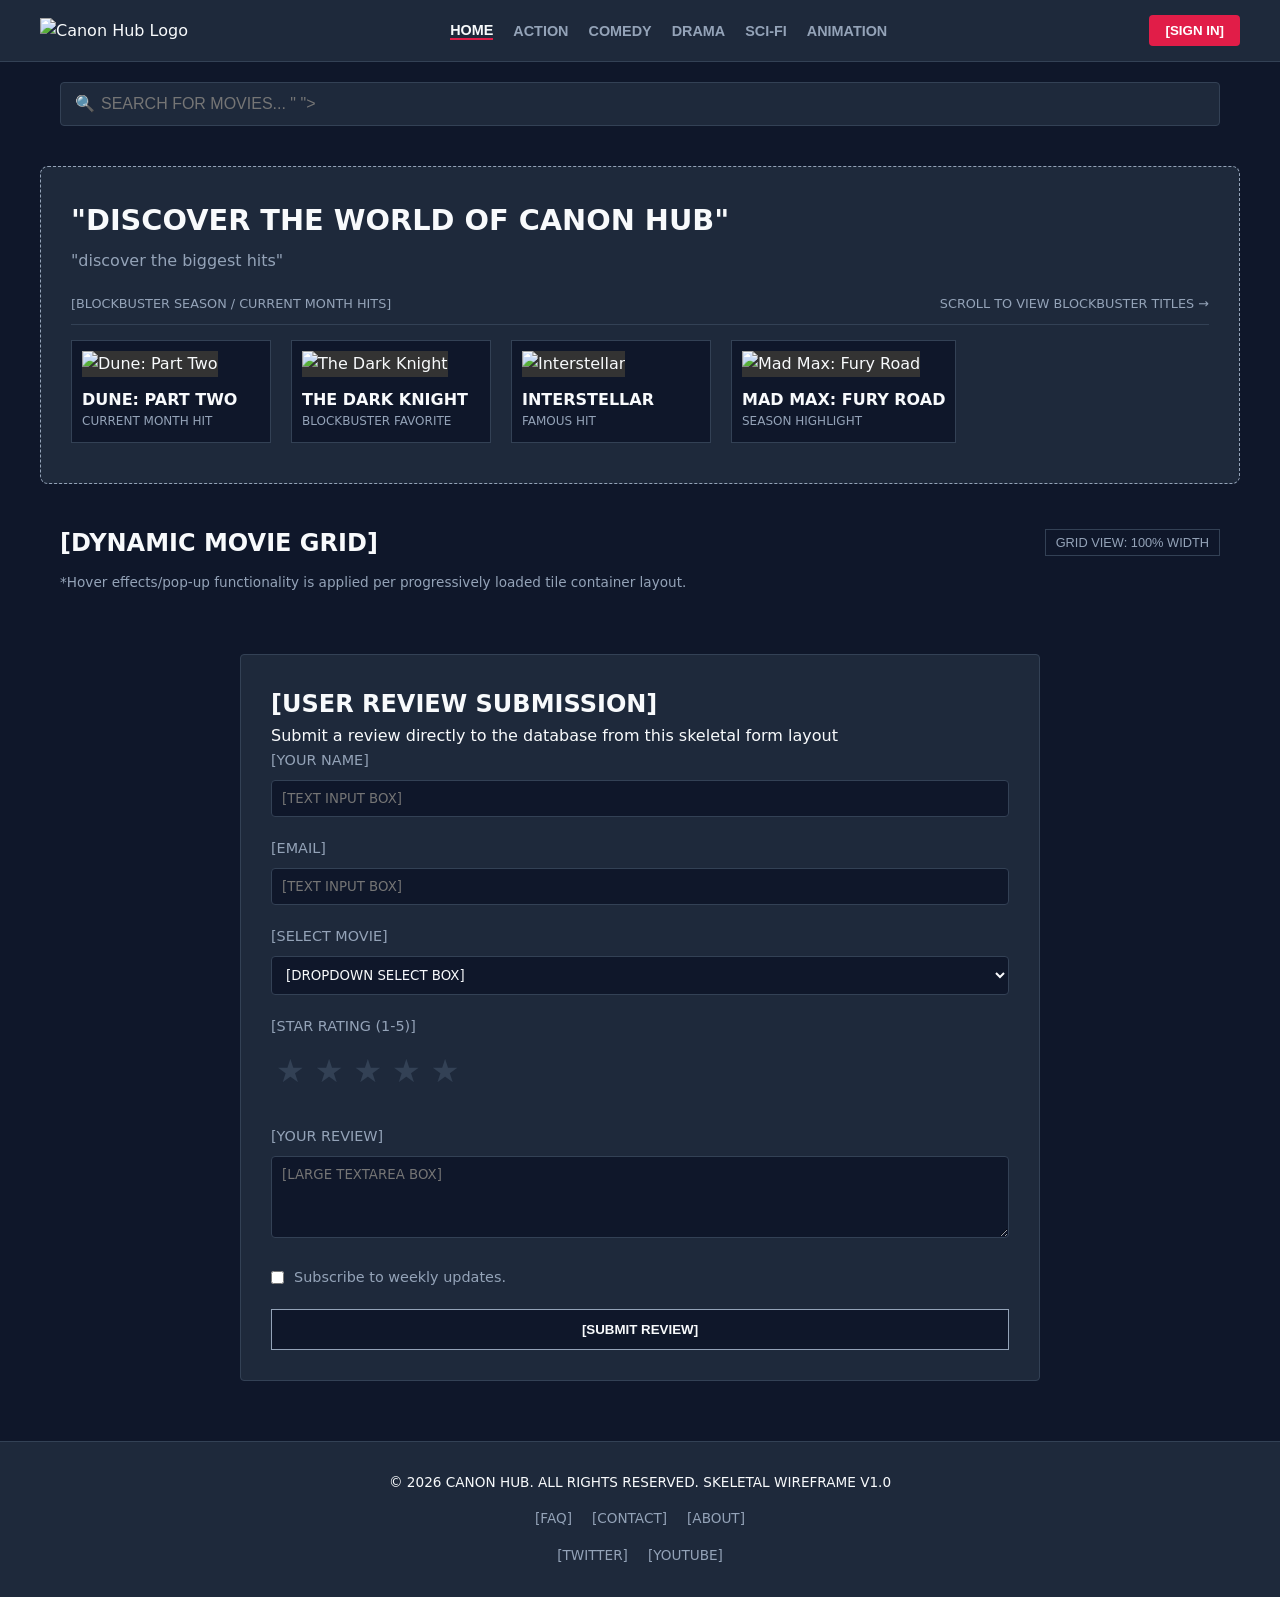
==== index.html @ e86c2ab9 "new one" ====
<!DOCTYPE html>
<html lang="en">
<head>
    <meta charset="UTF-8">
    <meta name="viewport" content="width=device-width, initial-scale=1.0">
    <title>Canon Hub | Discover The Biggest Hits</title>
    
    <link rel="icon" href="images/favicon.png" type="image/png">
    
    <link rel="stylesheet" href="css/style.css">
</head>
<body>

    <header id="main-header">
        <div class="header-container">
            <div class="logo-wrapper">
                <img src="images/logo.png" alt="Canon Hub Logo" id="site-logo">
            </div>
            
            <nav id="main-nav">
                <button class="nav-btn active" data-category="All">HOME</button>
                <button class="nav-btn" data-category="Action">ACTION</button>
                <button class="nav-btn" data-category="Comedy">COMEDY</button>
                <button class="nav-btn" data-category="Drama">DRAMA</button>
                <button class="nav-btn" data-category="Science Fiction">SCI-FI</button>
                <button class="nav-btn" data-category="Animation">ANIMATION</button>
            </nav>
            
            <button id="signin-btn">[SIGN IN]</button>
        </div>
    </header>

    <section id="search-section">
        <div class="search-container">
            <span class="search-icon">&#128269;</span>
            <input type="text" id="searchInput" placeholder='SEARCH FOR MOVIES... " ">'>
        </div>
    </section>

    <main id="app-container">
        
        <section id="hero-section">
            <div class="hero-header">
                <h2>"DISCOVER THE WORLD OF CANON HUB"</h2>
                <p>"discover the biggest hits"</p>
                <div class="hero-subtext">
                    <span>[BLOCKBUSTER SEASON / CURRENT MONTH HITS]</span>
                    <span class="scroll-hint">SCROLL TO VIEW BLOCKBUSTER TITLES &rarr;</span>
                </div>
            </div>
            
            <div class="featured-movies-container no-scrollbar">
                <div class="featured-card">
                    <img src="images/dune-2.jpg" alt="Dune: Part Two">
                    <h3>DUNE: PART TWO</h3>
                    <p>CURRENT MONTH HIT</p>
                </div>
                <div class="featured-card">
                    <img src="images/the-dark-knight.jpg" alt="The Dark Knight">
                    <h3>THE DARK KNIGHT</h3>
                    <p>BLOCKBUSTER FAVORITE</p>
                </div>
                <div class="featured-card">
                    <img src="images/interstellar-drama.jpg" alt="Interstellar">
                    <h3>INTERSTELLAR</h3>
                    <p>FAMOUS HIT</p>
                </div>
                <div class="featured-card">
                    <img src="images/mad-max-fury-road.jpg" alt="Mad Max: Fury Road">
                    <h3>MAD MAX: FURY ROAD</h3>
                    <p>SEASON HIGHLIGHT</p>
                </div>
            </div>
        </section>

        <section id="movies-section" class="content-section">
            <div class="grid-header">
                <h2 id="category-title">[DYNAMIC MOVIE GRID]</h2>
                <button class="grid-view-btn">GRID VIEW: 100% WIDTH</button>
            </div>
            
            <p class="grid-desc">*Hover effects/pop-up functionality is applied per progressively loaded tile container layout.</p>
            
            <div id="movie-grid"></div>
        </section>

        <section id="review-section" class="content-section">
            <div class="form-container">
                <h2>[USER REVIEW SUBMISSION]</h2>
                <p>Submit a review directly to the database from this skeletal form layout</p>
                
                <form id="reviewForm">
                    <div id="formMessage" class="hidden-message"></div>

                    <div class="form-group">
                        <label for="reviewerName">[YOUR NAME]</label>
                        <input type="text" id="reviewerName" placeholder="[TEXT INPUT BOX]">
                    </div>

                    <div class="form-group">
                        <label for="reviewerEmail">[EMAIL]</label>
                        <input type="text" id="reviewerEmail" placeholder="[TEXT INPUT BOX]">
                    </div>

                    <div class="form-group">
                        <label for="reviewMovie">[SELECT MOVIE]</label>
                        <select id="reviewMovie">
                            <option value="none">[DROPDOWN SELECT BOX]</option>
                            <option value="m1">Spider-Man: Brand New Day</option>
                            <option value="m46">Dune: Part Two</option>
                            <option value="m6">The Dark Knight</option>
                        </select>
                    </div>

                    <div class="form-group">
                        <label>[STAR RATING (1-5)]</label>
                        <div class="star-rating">
                            <input type="radio" id="star5" name="rating" value="5"><label for="star5">&#9733;</label>
                            <input type="radio" id="star4" name="rating" value="4"><label for="star4">&#9733;</label>
                            <input type="radio" id="star3" name="rating" value="3"><label for="star3">&#9733;</label>
                            <input type="radio" id="star2" name="rating" value="2"><label for="star2">&#9733;</label>
                            <input type="radio" id="star1" name="rating" value="1"><label for="star1">&#9733;</label>
                        </div>
                    </div>

                    <div class="form-group">
                        <label for="reviewText">[YOUR REVIEW]</label>
                        <textarea id="reviewText" rows="4" placeholder="[LARGE TEXTAREA BOX]"></textarea>
                    </div>

                    <div class="form-group checkbox-group">
                        <input type="checkbox" id="newsletter">
                        <label for="newsletter">Subscribe to weekly updates.</label>
                    </div>

                    <button type="submit" id="submitBtn">[SUBMIT REVIEW]</button>
                </form>
            </div>
        </section>

    </main>

    <footer id="main-footer">
        <div class="footer-container">
            <p class="copyright">&copy; 2026 CANON HUB. ALL RIGHTS RESERVED. SKELETAL WIREFRAME V1.0</p>
            
            <div class="footer-links">
                <a href="#">[FAQ]</a>
                <a href="#">[CONTACT]</a>
                <a href="#">[ABOUT]</a>
            </div>

            <div class="social-links">
                <a href="#">[TWITTER]</a>
                <a href="#">[YOUTUBE]</a>
            </div>
        </div>
    </footer>

    <div id="movie-modal" class="modal-hidden">
        <div class="modal-content">
            <span id="close-modal" class="close-btn">&times;</span>
            <div class="video-container">
                <iframe id="trailer-iframe" src="" frameborder="0" allowfullscreen></iframe>
            </div>
            <div class="modal-info">
                <h2 id="modal-title">Movie Title</h2>
                <div class="modal-meta">
                    <p><strong>Genre:</strong> <span id="modal-genre"></span></p>
                    <p><strong>Year:</strong> <span id="modal-year"></span></p>
                    <p><strong>Rating:</strong> &#9733; <span id="modal-rating"></span>/10</p>
                </div>
            </div>
        </div>
    </div>

    <script type="module" src="js/main.js"></script>
    <script type="module" src="js/validation.js"></script>
</body>
</html>
---- css/style.css ----
/* =========================================
   Base Resets & Variables
========================================= */
:root {
    --bg-color: #0f172a;
    --surface-color: #1e293b;
    --text-primary: #f8fafc;
    --text-secondary: #94a3b8;
    --accent-color: #e11d48;
    --accent-hover: #be123c;
    --border-color: #334155;
    --font-stack: system-ui, -apple-system, sans-serif;
}

* {
    margin: 0;
    padding: 0;
    box-sizing: border-box;
}

body {
    background-color: var(--bg-color);
    color: var(--text-primary);
    font-family: var(--font-stack);
    line-height: 1.6;
}

a {
    color: var(--text-secondary);
    text-decoration: none;
    transition: color 0.2s;
}
a:hover { color: var(--text-primary); }

/* =========================================
   Header & Logo (Fixing the Logo Size)
========================================= */
#main-header {
    background-color: var(--surface-color);
    border-bottom: 1px solid var(--border-color);
    padding: 15px 20px;
    position: sticky;
    top: 0;
    z-index: 100;
}

.header-container {
    max-width: 1200px;
    margin: 0 auto;
    display: flex;
    justify-content: space-between;
    align-items: center;
}

/* THE LOGO FIX */
#site-logo {
    max-height: 50px; /* Forces the logo to be a normal size */
    width: auto;
    display: block;
}

#main-nav {
    display: flex;
    gap: 20px;
}

.nav-btn {
    background: none;
    border: none;
    color: var(--text-secondary);
    font-size: 0.9rem;
    font-weight: 600;
    cursor: pointer;
    text-transform: uppercase;
    transition: color 0.2s;
}

.nav-btn:hover, .nav-btn.active {
    color: var(--text-primary);
    border-bottom: 2px solid var(--accent-color);
}

#signin-btn {
    background-color: var(--accent-color);
    color: white;
    border: none;
    padding: 8px 16px;
    font-weight: bold;
    border-radius: 4px;
    cursor: pointer;
}

/* =========================================
   Search Section
========================================= */
#search-section {
    max-width: 1200px;
    margin: 20px auto;
    padding: 0 20px;
}

.search-container {
    position: relative;
    width: 100%;
}

.search-icon {
    position: absolute;
    left: 15px;
    top: 50%;
    transform: translateY(-50%);
    color: var(--text-secondary);
}

#searchInput {
    width: 100%;
    padding: 12px 15px 12px 40px;
    background-color: var(--surface-color);
    border: 1px solid var(--border-color);
    color: var(--text-primary);
    border-radius: 4px;
    font-size: 1rem;
    outline: none;
}
#searchInput:focus { border-color: var(--accent-color); }

/* =========================================
   Hero / Promo Section (Horizontal Scroll)
========================================= */
#hero-section {
    max-width: 1200px;
    margin: 40px auto;
    padding: 30px;
    background-color: var(--surface-color);
    border: 1px dashed var(--text-secondary);
    border-radius: 8px;
}

.hero-header h2 { font-size: 1.8rem; margin-bottom: 5px; }
.hero-header p { color: var(--text-secondary); margin-bottom: 20px; }
.hero-subtext {
    display: flex;
    justify-content: space-between;
    font-size: 0.8rem;
    color: var(--text-secondary);
    margin-bottom: 15px;
    border-bottom: 1px solid var(--border-color);
    padding-bottom: 10px;
}

.featured-movies-container {
    display: flex;
    gap: 20px;
    overflow-x: auto;
    padding-bottom: 10px;
}

/* Hide scrollbar but keep functionality */
.no-scrollbar::-webkit-scrollbar { display: none; }
.no-scrollbar { -ms-overflow-style: none; scrollbar-width: none; }

.featured-card {
    min-width: 200px;
    background-color: var(--bg-color);
    padding: 10px;
    border: 1px solid var(--border-color);
}
.featured-card img {
    width: 100%;
    height: 280px;
    object-fit: cover;
    background-color: #333;
}
.featured-card h3 { font-size: 1rem; margin-top: 10px; }
.featured-card p { font-size: 0.75rem; color: var(--text-secondary); }

/* =========================================
   Dynamic Movie Grid & Hover Effects
========================================= */
.content-section {
    max-width: 1200px;
    margin: 40px auto;
    padding: 0 20px;
}

.grid-header {
    display: flex;
    justify-content: space-between;
    align-items: center;
    margin-bottom: 10px;
}

.grid-view-btn {
    background: transparent;
    border: 1px solid var(--border-color);
    color: var(--text-secondary);
    padding: 5px 10px;
    font-size: 0.8rem;
}

.grid-desc {
    font-size: 0.85rem;
    color: var(--text-secondary);
    margin-bottom: 20px;
}

#movie-grid {
    display: grid;
    grid-template-columns: repeat(auto-fill, minmax(220px, 1fr));
    gap: 25px;
}

/* The Popup/Hover Structure for Cards */
.movie-card {
    background-color: var(--surface-color);
    border: 1px dashed var(--border-color);
    padding: 10px;
    cursor: pointer;
    transition: transform 0.3s ease, box-shadow 0.3s ease;
    position: relative;
}

.movie-card:hover {
    transform: translateY(-5px) scale(1.02);
    box-shadow: 0 10px 20px rgba(0,0,0,0.5);
    border-color: var(--accent-color);
}

.movie-poster-container {
    position: relative;
    width: 100%;
    height: 320px;
    overflow: hidden;
    background-color: #222;
}

.movie-poster-container img {
    width: 100%;
    height: 100%;
    object-fit: cover;
    transition: opacity 0.3s;
}

/* Play Button Overlay (Hidden by default, shows on hover) */
.play-overlay {
    position: absolute;
    top: 0; left: 0; width: 100%; height: 100%;
    background: rgba(0,0,0,0.6);
    display: flex;
    justify-content: center;
    align-items: center;
    opacity: 0;
    transition: opacity 0.3s;
}

.movie-card:hover .play-overlay {
    opacity: 1;
}

.play-icon {
    font-size: 3rem;
    color: var(--text-primary);
    text-shadow: 0 0 10px rgba(225, 29, 72, 0.8);
}

.movie-info {
    margin-top: 10px;
    border-top: 1px dotted var(--border-color);
    padding-top: 10px;
}
.movie-info h3 { font-size: 1rem; margin-bottom: 5px; white-space: nowrap; overflow: hidden; text-overflow: ellipsis; }
.movie-info p { font-size: 0.8rem; color: var(--text-secondary); }
.movie-meta {
    display: flex;
    justify-content: space-between;
    font-size: 0.75rem;
    margin-top: 10px;
    color: var(--text-secondary);
}

/* =========================================
   Form Styling & Custom CSS Stars
========================================= */
.form-container {
    background-color: var(--surface-color);
    padding: 30px;
    border: 1px solid var(--border-color);
    border-radius: 4px;
    max-width: 800px;
    margin: 0 auto;
}

.form-group {
    margin-bottom: 20px;
}

.form-group label {
    display: block;
    margin-bottom: 8px;
    font-size: 0.9rem;
    color: var(--text-secondary);
}

.form-group input[type="text"],
.form-group select,
.form-group textarea {
    width: 100%;
    padding: 10px;
    background-color: var(--bg-color);
    border: 1px solid var(--border-color);
    color: var(--text-primary);
    border-radius: 4px;
    font-family: inherit;
}

/* CSS-Only Star Rating */
.star-rating {
    display: flex;
    flex-direction: row-reverse;
    justify-content: flex-end;
}
.star-rating input { display: none; }
.star-rating label {
    color: var(--border-color);
    font-size: 2rem;
    padding: 0 5px;
    cursor: pointer;
    transition: color 0.2s;
}
.star-rating input:checked ~ label,
.star-rating label:hover,
.star-rating label:hover ~ label {
    color: #fbbf24; /* Yellow/Gold */
}

.checkbox-group {
    display: flex;
    align-items: center;
    gap: 10px;
}
.checkbox-group label { margin-bottom: 0; }

#submitBtn {
    width: 100%;
    padding: 12px;
    background-color: var(--bg-color);
    color: var(--text-primary);
    border: 1px solid var(--text-secondary);
    cursor: pointer;
    font-weight: bold;
    transition: background 0.3s;
}
#submitBtn:hover { background-color: var(--accent-color); border-color: var(--accent-color); }

.hidden-message { display: none; padding: 15px; margin-bottom: 20px; border-radius: 4px; }
.msg-error { display: block; background-color: rgba(225, 29, 72, 0.2); border: 1px solid var(--accent-color); color: #fda4af; }
.msg-success { display: block; background-color: rgba(34, 197, 94, 0.2); border: 1px solid #22c55e; color: #86efac; }

/* =========================================
   Footer
========================================= */
#main-footer {
    border-top: 1px solid var(--border-color);
    padding: 30px 20px;
    margin-top: 60px;
    background-color: var(--surface-color);
}

.footer-container {
    max-width: 1200px;
    margin: 0 auto;
    display: flex;
    flex-direction: column;
    align-items: center;
    gap: 15px;
    font-size: 0.85rem;
}

.footer-links, .social-links {
    display: flex;
    gap: 20px;
}

/* =========================================
   Hidden Movie Modal (Popup)
========================================= */
.modal-hidden { display: none !important; }

#movie-modal {
    display: flex;
    position: fixed;
    top: 0; left: 0; width: 100%; height: 100%;
    background-color: rgba(0, 0, 0, 0.8);
    z-index: 1000;
    justify-content: center;
    align-items: center;
    backdrop-filter: blur(5px);
}

.modal-content {
    background-color: var(--surface-color);
    width: 90%;
    max-width: 800px;
    border-radius: 8px;
    overflow: hidden;
    position: relative;
    box-shadow: 0 25px 50px -12px rgba(0, 0, 0, 0.8);
}

.close-btn {
    position: absolute;
    top: 10px; right: 15px;
    font-size: 2rem;
    color: white;
    cursor: pointer;
    z-index: 10;
    line-height: 1;
}

.video-container {
    position: relative;
    padding-bottom: 56.25%; /* 16:9 Aspect Ratio */
    height: 0;
    background: #000;
}
.video-container iframe {
    position: absolute;
    top: 0; left: 0;
    width: 100%; height: 100%;
}

.modal-info { padding: 20px; }
.modal-info h2 { font-size: 1.8rem; margin-bottom: 10px; }
.modal-meta { display: flex; gap: 20px; color: var(--text-secondary); }
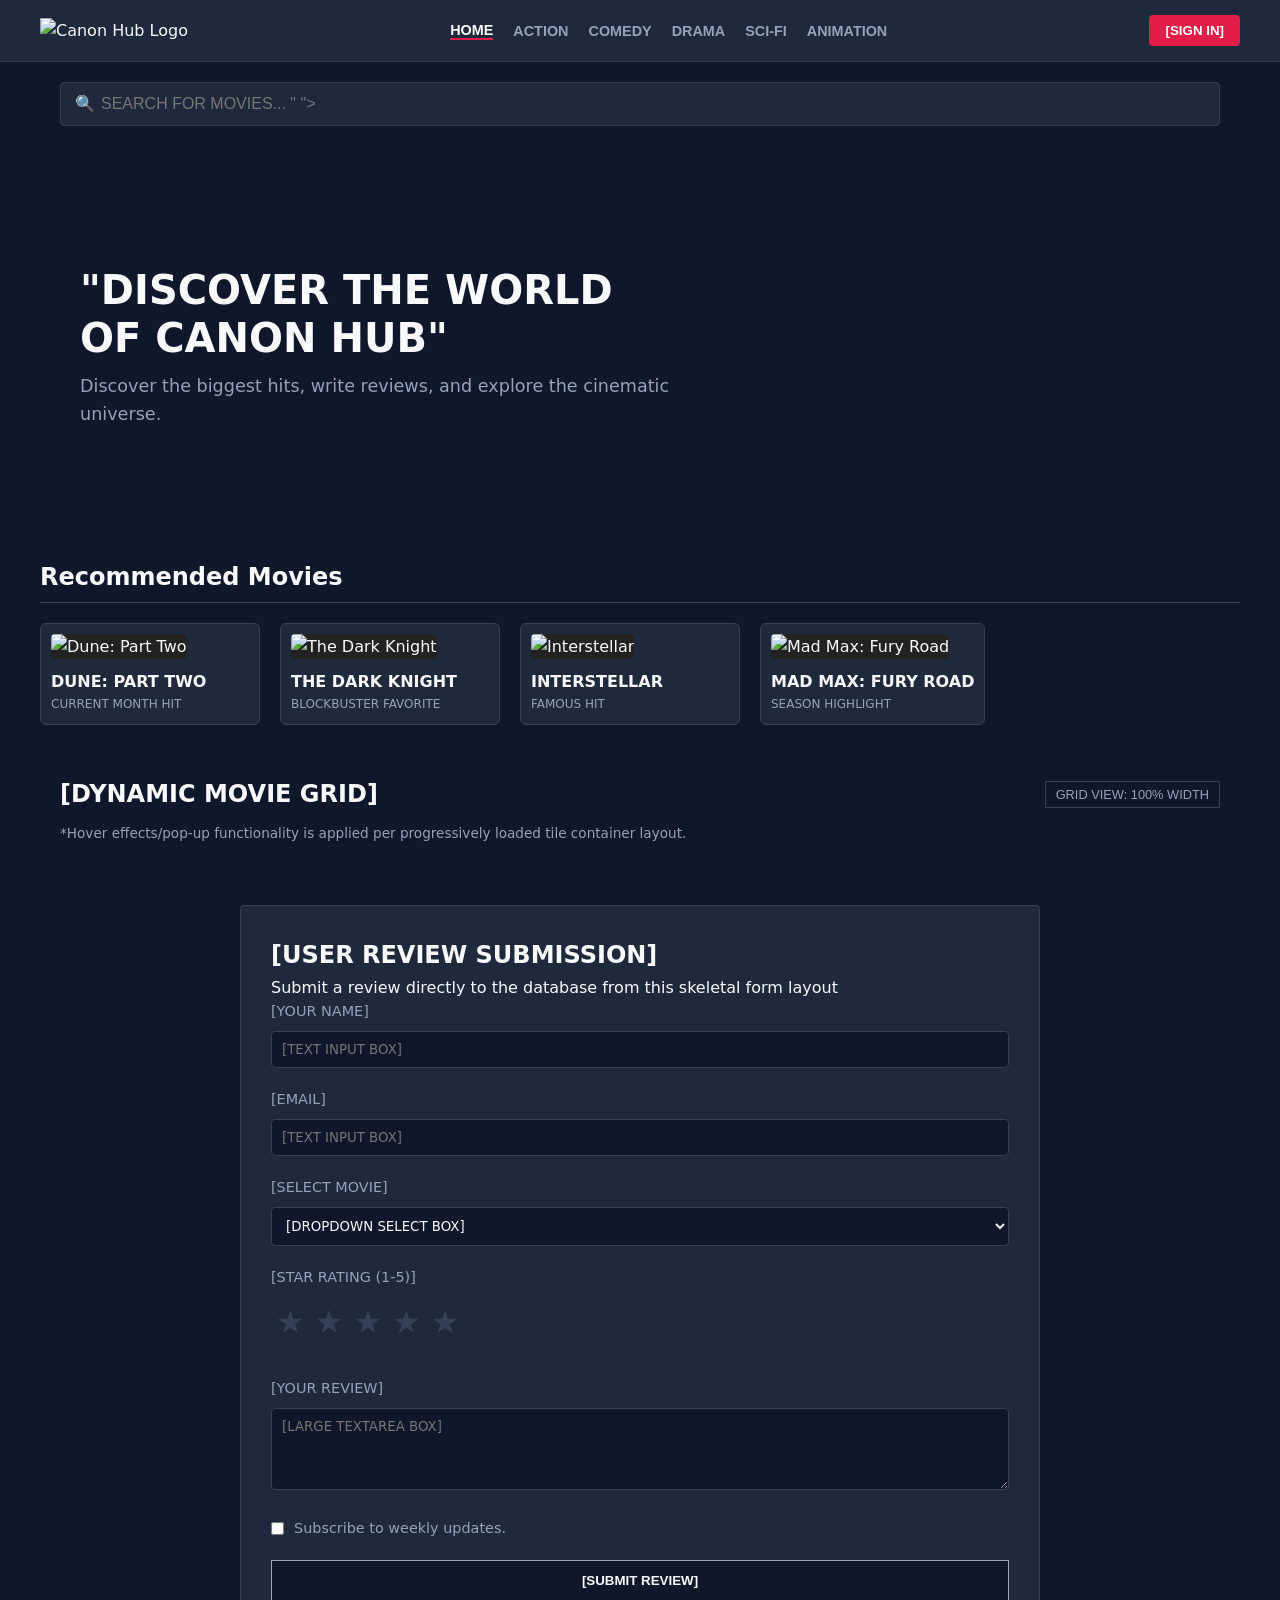
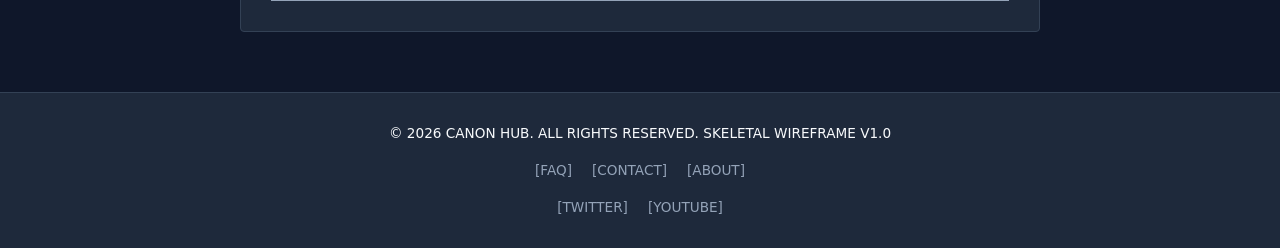
==== commit 4df484af: "new one" ====
--- a/index.html
+++ b/index.html
@@ -40,15 +40,18 @@
     <main id="app-container">
         
         <section id="hero-section">
-            <div class="hero-header">
-                <h2>"DISCOVER THE WORLD OF CANON HUB"</h2>
-                <p>"discover the biggest hits"</p>
-                <div class="hero-subtext">
-                    <span>[BLOCKBUSTER SEASON / CURRENT MONTH HITS]</span>
-                    <span class="scroll-hint">SCROLL TO VIEW BLOCKBUSTER TITLES &rarr;</span>
+            <div class="hero-banner">
+                <div class="hero-content">
+                    <h2>"DISCOVER THE WORLD OF CANON HUB"</h2>
+                    <p>Discover the biggest hits, write reviews, and explore the cinematic universe.</p>
                 </div>
             </div>
             
+            <div class="featured-header">
+                <h3>Recommended Movies</h3>
+                <hr class="section-divider">
+            </div>
+
             <div class="featured-movies-container no-scrollbar">
                 <div class="featured-card">
                     <img src="images/dune-2.jpg" alt="Dune: Part Two">
--- a/css/style.css
+++ b/css/style.css
@@ -127,25 +127,71 @@
 /* =========================================
    Hero / Promo Section (Horizontal Scroll)
 ========================================= */
+/* =========================================
+   Hero / Promo Section (With Background Image)
+========================================= */
 #hero-section {
     max-width: 1200px;
     margin: 40px auto;
-    padding: 30px;
-    background-color: var(--surface-color);
-    border: 1px dashed var(--text-secondary);
+    /* Removed the dashed border and padding from the container */
+}
+
+/* The New Image Banner */
+.hero-banner {
+    /* YOU MUST SAVE A BACKGROUND IMAGE IN YOUR IMAGES FOLDER NAMED hero-bg.jpg */
+    background-image: url('../images/hero-bg.jpg'); 
+    background-size: cover;
+    background-position: center;
+    position: relative;
+    padding: 100px 40px; /* Makes the banner tall */
     border-radius: 8px;
-}
-
-.hero-header h2 { font-size: 1.8rem; margin-bottom: 5px; }
-.hero-header p { color: var(--text-secondary); margin-bottom: 20px; }
-.hero-subtext {
-    display: flex;
-    justify-content: space-between;
-    font-size: 0.8rem;
-    color: var(--text-secondary);
+    overflow: hidden;
+    margin-bottom: 30px;
+}
+
+/* Dark gradient overlay so text is readable */
+.hero-banner::before {
+    content: '';
+    position: absolute;
+    top: 0; left: 0; right: 0; bottom: 0;
+    background: linear-gradient(to right, rgba(15, 23, 42, 0.9) 0%, rgba(15, 23, 42, 0.2) 100%);
+    z-index: 1;
+}
+
+.hero-content {
+    position: relative; /* Keeps text above the dark overlay */
+    z-index: 2;
+    max-width: 600px;
+}
+
+.hero-content h2 { 
+    font-size: 2.5rem; 
+    margin-bottom: 10px; 
+    color: var(--text-primary);
+    line-height: 1.2;
+}
+
+.hero-content p { 
+    font-size: 1.1rem;
+    color: var(--text-secondary); 
+}
+
+/* The Recommended Movies Area Below */
+.featured-header {
     margin-bottom: 15px;
-    border-bottom: 1px solid var(--border-color);
-    padding-bottom: 10px;
+}
+
+.featured-header h3 {
+    font-size: 1.5rem;
+    color: var(--text-primary);
+    margin-bottom: 5px;
+}
+
+.section-divider {
+    border: 0;
+    height: 1px;
+    background: var(--border-color);
+    margin-bottom: 20px;
 }
 
 .featured-movies-container {
@@ -155,25 +201,22 @@
     padding-bottom: 10px;
 }
 
-/* Hide scrollbar but keep functionality */
-.no-scrollbar::-webkit-scrollbar { display: none; }
-.no-scrollbar { -ms-overflow-style: none; scrollbar-width: none; }
-
 .featured-card {
-    min-width: 200px;
-    background-color: var(--bg-color);
+    min-width: 220px;
+    background-color: var(--surface-color);
     padding: 10px;
     border: 1px solid var(--border-color);
+    border-radius: 6px;
 }
 .featured-card img {
     width: 100%;
-    height: 280px;
+    height: 300px;
     object-fit: cover;
-    background-color: #333;
+    background-color: #222;
+    border-radius: 4px;
 }
 .featured-card h3 { font-size: 1rem; margin-top: 10px; }
 .featured-card p { font-size: 0.75rem; color: var(--text-secondary); }
-
 /* =========================================
    Dynamic Movie Grid & Hover Effects
 ========================================= */
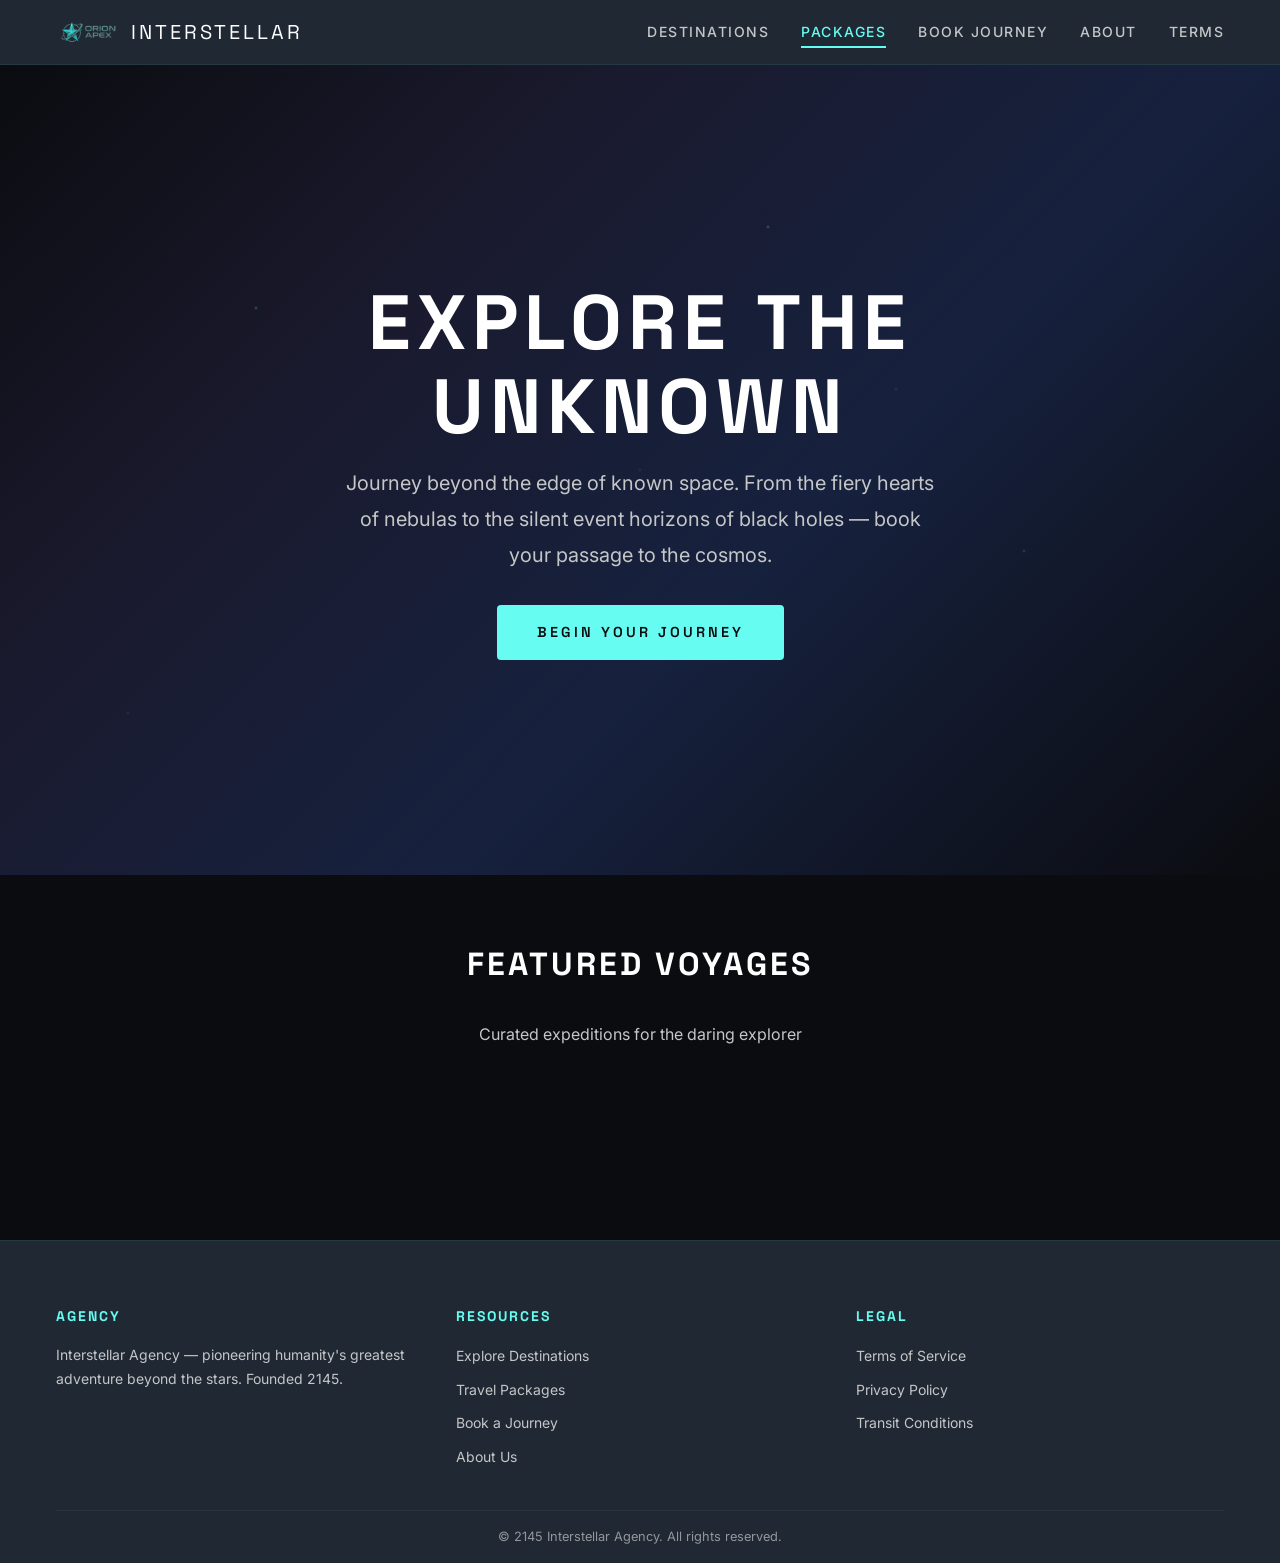
==== commit cadb6e06: "total chnage" ====
--- a/index.html
+++ b/index.html
@@ -3,181 +3,46 @@
 <head>
     <meta charset="UTF-8">
     <meta name="viewport" content="width=device-width, initial-scale=1.0">
-    <title>Canon Hub | Discover The Biggest Hits</title>
-    
-    <link rel="icon" href="images/favicon.png" type="image/png">
-    
-    <link rel="stylesheet" href="css/style.css">
+    <title>Interstellar Agency | Explore the Unknown</title>
+
+    <!-- Google Fonts -->
+    <link rel="preconnect" href="https://fonts.googleapis.com">
+    <link rel="preconnect" href="https://fonts.gstatic.com" crossorigin>
+    <link href="https://fonts.googleapis.com/css2?family=Inter:wght@300;400;500;600;700&family=Space+Grotesk:wght@400;500;600;700&display=swap" rel="stylesheet">
+
+    <!-- Favicon -->
+    <link rel="icon" type="image/x-icon" href="assets/favicon.ico">
+
+    <!-- Stylesheet -->
+    <link rel="stylesheet" href="css/global.css">
 </head>
 <body>
 
-    <header id="main-header">
-        <div class="header-container">
-            <div class="logo-wrapper">
-                <img src="images/logo.png" alt="Canon Hub Logo" id="site-logo">
+    <main id="main-content">
+        <!-- HERO SECTION -->
+        <section class="hero">
+            <div class="hero-content">
+                <h1 class="hero-title">Explore the Unknown</h1>
+                <p class="hero-subtitle">
+                    Journey beyond the edge of known space. From the fiery hearts of nebulas
+                    to the silent event horizons of black holes — book your passage to the cosmos.
+                </p>
+                <a href="destinations.html" class="hero-cta">Begin Your Journey</a>
             </div>
-            
-            <nav id="main-nav">
-                <button class="nav-btn active" data-category="All">HOME</button>
-                <button class="nav-btn" data-category="Action">ACTION</button>
-                <button class="nav-btn" data-category="Comedy">COMEDY</button>
-                <button class="nav-btn" data-category="Drama">DRAMA</button>
-                <button class="nav-btn" data-category="Science Fiction">SCI-FI</button>
-                <button class="nav-btn" data-category="Animation">ANIMATION</button>
-            </nav>
-            
-            <button id="signin-btn">[SIGN IN]</button>
-        </div>
-    </header>
+        </section>
 
-    <section id="search-section">
-        <div class="search-container">
-            <span class="search-icon">&#128269;</span>
-            <input type="text" id="searchInput" placeholder='SEARCH FOR MOVIES... " ">'>
-        </div>
-    </section>
-
-    <main id="app-container">
-        
-        <section id="hero-section">
-            <div class="hero-banner">
-                <div class="hero-content">
-                    <h2>"DISCOVER THE WORLD OF CANON HUB"</h2>
-                    <p>Discover the biggest hits, write reviews, and explore the cinematic universe.</p>
-                </div>
-            </div>
-            
-            <div class="featured-header">
-                <h3>Recommended Movies</h3>
-                <hr class="section-divider">
-            </div>
-
-            <div class="featured-movies-container no-scrollbar">
-                <div class="featured-card">
-                    <img src="images/dune-2.jpg" alt="Dune: Part Two">
-                    <h3>DUNE: PART TWO</h3>
-                    <p>CURRENT MONTH HIT</p>
-                </div>
-                <div class="featured-card">
-                    <img src="images/the-dark-knight.jpg" alt="The Dark Knight">
-                    <h3>THE DARK KNIGHT</h3>
-                    <p>BLOCKBUSTER FAVORITE</p>
-                </div>
-                <div class="featured-card">
-                    <img src="images/interstellar-drama.jpg" alt="Interstellar">
-                    <h3>INTERSTELLAR</h3>
-                    <p>FAMOUS HIT</p>
-                </div>
-                <div class="featured-card">
-                    <img src="images/mad-max-fury-road.jpg" alt="Mad Max: Fury Road">
-                    <h3>MAD MAX: FURY ROAD</h3>
-                    <p>SEASON HIGHLIGHT</p>
+        <!-- FEATURED PACKAGES SECTION -->
+        <section id="packages" class="section-block">
+            <div class="container">
+                <h2 class="section-title">Featured Voyages</h2>
+                <p class="section-subtitle">Curated expeditions for the daring explorer</p>
+                <div id="featured-grid" class="destination-grid">
+                    <!-- Packages injected dynamically by app.js -->
                 </div>
             </div>
         </section>
-
-        <section id="movies-section" class="content-section">
-            <div class="grid-header">
-                <h2 id="category-title">[DYNAMIC MOVIE GRID]</h2>
-                <button class="grid-view-btn">GRID VIEW: 100% WIDTH</button>
-            </div>
-            
-            <p class="grid-desc">*Hover effects/pop-up functionality is applied per progressively loaded tile container layout.</p>
-            
-            <div id="movie-grid"></div>
-        </section>
-
-        <section id="review-section" class="content-section">
-            <div class="form-container">
-                <h2>[USER REVIEW SUBMISSION]</h2>
-                <p>Submit a review directly to the database from this skeletal form layout</p>
-                
-                <form id="reviewForm">
-                    <div id="formMessage" class="hidden-message"></div>
-
-                    <div class="form-group">
-                        <label for="reviewerName">[YOUR NAME]</label>
-                        <input type="text" id="reviewerName" placeholder="[TEXT INPUT BOX]">
-                    </div>
-
-                    <div class="form-group">
-                        <label for="reviewerEmail">[EMAIL]</label>
-                        <input type="text" id="reviewerEmail" placeholder="[TEXT INPUT BOX]">
-                    </div>
-
-                    <div class="form-group">
-                        <label for="reviewMovie">[SELECT MOVIE]</label>
-                        <select id="reviewMovie">
-                            <option value="none">[DROPDOWN SELECT BOX]</option>
-                            <option value="m1">Spider-Man: Brand New Day</option>
-                            <option value="m46">Dune: Part Two</option>
-                            <option value="m6">The Dark Knight</option>
-                        </select>
-                    </div>
-
-                    <div class="form-group">
-                        <label>[STAR RATING (1-5)]</label>
-                        <div class="star-rating">
-                            <input type="radio" id="star5" name="rating" value="5"><label for="star5">&#9733;</label>
-                            <input type="radio" id="star4" name="rating" value="4"><label for="star4">&#9733;</label>
-                            <input type="radio" id="star3" name="rating" value="3"><label for="star3">&#9733;</label>
-                            <input type="radio" id="star2" name="rating" value="2"><label for="star2">&#9733;</label>
-                            <input type="radio" id="star1" name="rating" value="1"><label for="star1">&#9733;</label>
-                        </div>
-                    </div>
-
-                    <div class="form-group">
-                        <label for="reviewText">[YOUR REVIEW]</label>
-                        <textarea id="reviewText" rows="4" placeholder="[LARGE TEXTAREA BOX]"></textarea>
-                    </div>
-
-                    <div class="form-group checkbox-group">
-                        <input type="checkbox" id="newsletter">
-                        <label for="newsletter">Subscribe to weekly updates.</label>
-                    </div>
-
-                    <button type="submit" id="submitBtn">[SUBMIT REVIEW]</button>
-                </form>
-            </div>
-        </section>
-
     </main>
 
-    <footer id="main-footer">
-        <div class="footer-container">
-            <p class="copyright">&copy; 2026 CANON HUB. ALL RIGHTS RESERVED. SKELETAL WIREFRAME V1.0</p>
-            
-            <div class="footer-links">
-                <a href="#">[FAQ]</a>
-                <a href="#">[CONTACT]</a>
-                <a href="#">[ABOUT]</a>
-            </div>
-
-            <div class="social-links">
-                <a href="#">[TWITTER]</a>
-                <a href="#">[YOUTUBE]</a>
-            </div>
-        </div>
-    </footer>
-
-    <div id="movie-modal" class="modal-hidden">
-        <div class="modal-content">
-            <span id="close-modal" class="close-btn">&times;</span>
-            <div class="video-container">
-                <iframe id="trailer-iframe" src="" frameborder="0" allowfullscreen></iframe>
-            </div>
-            <div class="modal-info">
-                <h2 id="modal-title">Movie Title</h2>
-                <div class="modal-meta">
-                    <p><strong>Genre:</strong> <span id="modal-genre"></span></p>
-                    <p><strong>Year:</strong> <span id="modal-year"></span></p>
-                    <p><strong>Rating:</strong> &#9733; <span id="modal-rating"></span>/10</p>
-                </div>
-            </div>
-        </div>
-    </div>
-
-    <script type="module" src="js/main.js"></script>
-    <script type="module" src="js/validation.js"></script>
+    <script src="js/app.js"></script>
 </body>
 </html>
--- a/css/global.css
+++ b/css/global.css
@@ -0,0 +1,761 @@
+/* =========================================
+   GLOBAL VARIABLES (Design Tokens)
+========================================= */
+:root {
+    /* Color Palette */
+    --bg-deep-space: #0b0c10;       /* Main dark background */
+    --bg-surface: #1f2833;          /* Card and form backgrounds */
+    --text-primary: #ffffff;        /* Main headings */
+    --text-secondary: #c5c6c7;      /* Paragraphs and descriptions */
+    --accent-cyan: #66fcf1;         /* Primary buttons and highlights */
+    --accent-teal: #45a29e;         /* Hover states and borders */
+    --error-red: #ff4c4c;           /* For JavaScript validation messages */
+
+    /* Typography */
+    --font-main: 'Inter', system-ui, sans-serif;
+    --font-heading: 'Space Grotesk', sans-serif; /* Good for that sci-fi feel */
+
+    /* Spacing & Layout */
+    --spacing-sm: 8px;
+    --spacing-md: 16px;
+    --spacing-lg: 32px;
+    --spacing-xl: 64px;
+    --border-radius: 4px;
+    --max-width: 1200px;
+}
+
+/* =========================================
+   CSS RESET & BASE STYLES
+========================================= */
+* {
+    margin: 0;
+    padding: 0;
+    box-sizing: border-box;
+}
+
+body {
+    font-family: var(--font-main);
+    background-color: var(--bg-deep-space);
+    color: var(--text-secondary);
+    line-height: 1.6;
+}
+
+h1, h2, h3 {
+    font-family: var(--font-heading);
+    color: var(--text-primary);
+    text-transform: uppercase;
+    letter-spacing: 1px;
+}
+
+a {
+    color: var(--text-secondary);
+    text-decoration: none;
+    transition: color 0.2s ease;
+}
+
+a:hover {
+    color: var(--accent-cyan);
+}
+
+img {
+    max-width: 100%;
+    height: auto;
+    display: block;
+}
+
+/* =========================================
+   LAYOUT UTILITY
+========================================= */
+.container {
+    max-width: var(--max-width);
+    margin: 0 auto;
+    padding: 0 var(--spacing-md);
+}
+
+/* =========================================
+   SITE HEADER / NAVIGATION
+========================================= */
+.site-header {
+    position: sticky;
+    top: 0;
+    z-index: 1000;
+    background-color: var(--bg-surface);
+    border-bottom: 1px solid rgba(102, 252, 241, 0.08);
+}
+
+.nav-container {
+    max-width: var(--max-width);
+    margin: 0 auto;
+    padding: 0 var(--spacing-md);
+    display: flex;
+    align-items: center;
+    justify-content: space-between;
+    height: 64px;
+}
+
+/* Logo */
+.nav-logo {
+    display: flex;
+    align-items: center;
+    gap: 10px;
+    text-decoration: none;
+}
+
+.nav-logo-img {
+    height: 36px;
+    width: auto;
+}
+
+.nav-logo-text {
+    font-family: var(--font-heading);
+    font-size: 1.25rem;
+    color: var(--text-primary);
+    letter-spacing: 3px;
+}
+
+/* Hamburger toggle (mobile) */
+.nav-toggle {
+    display: none;
+    flex-direction: column;
+    gap: 5px;
+    background: none;
+    border: none;
+    cursor: pointer;
+    padding: 4px;
+    z-index: 1001;
+}
+
+.hamburger-line {
+    display: block;
+    width: 24px;
+    height: 2px;
+    background-color: var(--text-primary);
+    border-radius: 2px;
+    transition: transform 0.3s ease, opacity 0.3s ease;
+}
+
+.nav-toggle[aria-expanded="true"] .hamburger-line:nth-child(1) {
+    transform: translateY(7px) rotate(45deg);
+}
+
+.nav-toggle[aria-expanded="true"] .hamburger-line:nth-child(2) {
+    opacity: 0;
+}
+
+.nav-toggle[aria-expanded="true"] .hamburger-line:nth-child(3) {
+    transform: translateY(-7px) rotate(-45deg);
+}
+
+/* Navigation links */
+.nav-menu {
+    display: flex;
+    align-items: center;
+}
+
+.nav-links {
+    list-style: none;
+    display: flex;
+    align-items: center;
+    gap: var(--spacing-lg);
+    margin: 0;
+    padding: 0;
+}
+
+.nav-links a {
+    font-family: var(--font-main);
+    font-size: 0.875rem;
+    font-weight: 500;
+    color: var(--text-secondary);
+    text-transform: uppercase;
+    letter-spacing: 1.5px;
+    padding: 8px 0;
+    position: relative;
+    transition: color 0.2s ease;
+}
+
+.nav-links a::after {
+    content: '';
+    position: absolute;
+    bottom: 0;
+    left: 0;
+    width: 0;
+    height: 2px;
+    background-color: var(--accent-cyan);
+    transition: width 0.3s ease;
+}
+
+.nav-links a:hover {
+    color: var(--accent-cyan);
+}
+
+.nav-links a:hover::after {
+    width: 100%;
+}
+
+.nav-links a.active {
+    color: var(--accent-cyan);
+}
+
+.nav-links a.active::after {
+    width: 100%;
+}
+
+/* Mobile responsive */
+@media (max-width: 768px) {
+    .nav-toggle {
+        display: flex;
+    }
+
+    .nav-menu {
+        position: fixed;
+        top: 0;
+        right: -280px;
+        width: 280px;
+        height: 100vh;
+        background-color: var(--bg-surface);
+        flex-direction: column;
+        justify-content: flex-start;
+        padding: 80px var(--spacing-lg) var(--spacing-lg);
+        transition: right 0.3s ease;
+        box-shadow: -4px 0 20px rgba(0, 0, 0, 0.5);
+        border-left: 1px solid rgba(102, 252, 241, 0.1);
+    }
+
+    .nav-menu--open {
+        right: 0;
+    }
+
+    .nav-links {
+        flex-direction: column;
+        align-items: flex-start;
+        gap: var(--spacing-md);
+        width: 100%;
+    }
+
+    .nav-links a {
+        display: block;
+        width: 100%;
+        padding: 12px 0;
+        font-size: 1rem;
+        border-bottom: 1px solid rgba(255, 255, 255, 0.05);
+    }
+
+    .nav-open {
+        overflow: hidden;
+    }
+}
+
+/* =========================================
+   SITE FOOTER
+========================================= */
+.site-footer {
+    background-color: var(--bg-surface);
+    border-top: 1px solid rgba(102, 252, 241, 0.08);
+    margin-top: var(--spacing-xl);
+    padding: var(--spacing-xl) 0 var(--spacing-md);
+}
+
+.footer-container {
+    max-width: var(--max-width);
+    margin: 0 auto;
+    padding: 0 var(--spacing-md);
+}
+
+.footer-grid {
+    display: grid;
+    grid-template-columns: 1fr 1fr 1fr;
+    gap: var(--spacing-lg);
+    margin-bottom: var(--spacing-lg);
+}
+
+.footer-heading {
+    font-family: var(--font-heading);
+    font-size: 0.875rem;
+    color: var(--accent-cyan);
+    text-transform: uppercase;
+    letter-spacing: 2px;
+    margin-bottom: var(--spacing-md);
+}
+
+.footer-text {
+    font-size: 0.875rem;
+    color: var(--text-secondary);
+    line-height: 1.7;
+}
+
+.footer-links {
+    list-style: none;
+    padding: 0;
+    margin: 0;
+}
+
+.footer-links li {
+    margin-bottom: 8px;
+}
+
+.footer-links a {
+    font-size: 0.875rem;
+    color: var(--text-secondary);
+    transition: color 0.2s ease;
+}
+
+.footer-links a:hover {
+    color: var(--accent-cyan);
+}
+
+.footer-bottom {
+    border-top: 1px solid rgba(255, 255, 255, 0.05);
+    padding-top: var(--spacing-md);
+    text-align: center;
+}
+
+.footer-bottom p {
+    font-size: 0.8rem;
+    color: var(--text-secondary);
+    opacity: 0.7;
+}
+
+@media (max-width: 768px) {
+    .footer-grid {
+        grid-template-columns: 1fr;
+        gap: var(--spacing-lg);
+        text-align: center;
+    }
+}
+
+/* =========================================
+   HERO SECTION (Homepage)
+========================================= */
+.hero {
+    position: relative;
+    min-height: 90vh;
+    display: flex;
+    align-items: center;
+    justify-content: center;
+    text-align: center;
+    background: linear-gradient(
+        135deg,
+        #0b0c10 0%,
+        #1a1a2e 30%,
+        #16213e 60%,
+        #0b0c10 100%
+    );
+    overflow: hidden;
+    padding: var(--spacing-xl) var(--spacing-md);
+}
+
+.hero::before {
+    content: '';
+    position: absolute;
+    inset: 0;
+    background:
+        radial-gradient(2px 2px at 20% 30%, rgba(102, 252, 241, 0.3), transparent),
+        radial-gradient(2px 2px at 40% 70%, rgba(102, 252, 241, 0.2), transparent),
+        radial-gradient(2px 2px at 60% 20%, rgba(102, 252, 241, 0.3), transparent),
+        radial-gradient(2px 2px at 80% 60%, rgba(102, 252, 241, 0.2), transparent),
+        radial-gradient(2px 2px at 10% 80%, rgba(69, 162, 158, 0.2), transparent),
+        radial-gradient(2px 2px at 70% 40%, rgba(69, 162, 158, 0.2), transparent),
+        radial-gradient(2px 2px at 50% 50%, rgba(102, 252, 241, 0.1), transparent);
+    pointer-events: none;
+}
+
+.hero-content {
+    position: relative;
+    z-index: 1;
+    max-width: 800px;
+}
+
+.hero-title {
+    font-family: var(--font-heading);
+    font-size: clamp(2.5rem, 6vw, 5rem);
+    color: var(--text-primary);
+    text-transform: uppercase;
+    letter-spacing: 6px;
+    margin-bottom: var(--spacing-md);
+    line-height: 1.1;
+}
+
+.hero-subtitle {
+    font-size: clamp(1rem, 2vw, 1.25rem);
+    color: var(--text-secondary);
+    margin-bottom: var(--spacing-lg);
+    line-height: 1.8;
+    max-width: 600px;
+    margin-left: auto;
+    margin-right: auto;
+}
+
+.hero-cta {
+    display: inline-block;
+    padding: 16px 40px;
+    font-family: var(--font-heading);
+    font-size: 0.9rem;
+    font-weight: 600;
+    color: var(--bg-deep-space);
+    background-color: var(--accent-cyan);
+    text-transform: uppercase;
+    letter-spacing: 3px;
+    border: none;
+    border-radius: var(--border-radius);
+    cursor: pointer;
+    transition: background-color 0.3s ease, transform 0.2s ease;
+    text-decoration: none;
+}
+
+.hero-cta:hover {
+    background-color: var(--accent-teal);
+    color: var(--bg-deep-space);
+    transform: translateY(-2px);
+}
+
+/* =========================================
+   SECTION BLOCK
+========================================= */
+.section-block {
+    padding: var(--spacing-xl) 0;
+}
+
+.section-title {
+    text-align: center;
+    font-size: clamp(1.5rem, 3vw, 2rem);
+    margin-bottom: var(--spacing-lg);
+    letter-spacing: 3px;
+}
+
+.section-subtitle {
+    text-align: center;
+    color: var(--text-secondary);
+    margin-bottom: var(--spacing-xl);
+    font-size: 1rem;
+}
+
+/* =========================================
+   DESTINATION GRID (shared across pages)
+========================================= */
+.destination-grid {
+    display: grid;
+    grid-template-columns: repeat(3, 1fr);
+    gap: var(--spacing-lg);
+}
+
+.destination-card {
+    background-color: var(--bg-surface);
+    border-radius: var(--border-radius);
+    padding: var(--spacing-lg);
+    border: 1px solid rgba(102, 252, 241, 0.08);
+    transition: border-color 0.3s ease, transform 0.2s ease;
+}
+
+.destination-card:hover {
+    border-color: var(--accent-teal);
+    transform: translateY(-4px);
+}
+
+.destination-card h3 {
+    font-size: 1.1rem;
+    margin-bottom: var(--spacing-sm);
+    color: var(--accent-cyan);
+}
+
+.destination-card .card-category {
+    font-size: 0.75rem;
+    text-transform: uppercase;
+    letter-spacing: 1.5px;
+    color: var(--accent-teal);
+    margin-bottom: var(--spacing-sm);
+}
+
+.destination-card p {
+    font-size: 0.875rem;
+    color: var(--text-secondary);
+    line-height: 1.6;
+    margin-bottom: var(--spacing-sm);
+}
+
+.destination-card .card-meta {
+    font-size: 0.8rem;
+    color: var(--accent-cyan);
+    opacity: 0.8;
+    display: flex;
+    gap: var(--spacing-md);
+    margin-top: var(--spacing-sm);
+    padding-top: var(--spacing-sm);
+    border-top: 1px solid rgba(255, 255, 255, 0.05);
+}
+
+@media (max-width: 768px) {
+    .destination-grid {
+        grid-template-columns: 1fr;
+    }
+}
+
+@media (min-width: 769px) and (max-width: 1024px) {
+    .destination-grid {
+        grid-template-columns: repeat(2, 1fr);
+    }
+}
+
+/* =========================================
+   FILTER BAR (Destinations Page)
+========================================= */
+.filter-bar {
+    display: flex;
+    flex-wrap: wrap;
+    justify-content: center;
+    gap: var(--spacing-sm);
+    margin-bottom: var(--spacing-xl);
+}
+
+.filter-btn {
+    padding: 10px 24px;
+    font-family: var(--font-main);
+    font-size: 0.8rem;
+    font-weight: 500;
+    color: var(--text-secondary);
+    background-color: transparent;
+    border: 1px solid rgba(102, 252, 241, 0.2);
+    border-radius: 50px;
+    cursor: pointer;
+    text-transform: uppercase;
+    letter-spacing: 1.5px;
+    transition: all 0.3s ease;
+}
+
+.filter-btn:hover {
+    border-color: var(--accent-cyan);
+    color: var(--accent-cyan);
+}
+
+.filter-btn.active {
+    background-color: var(--accent-cyan);
+    color: var(--bg-deep-space);
+    border-color: var(--accent-cyan);
+    font-weight: 600;
+}
+
+/* =========================================
+   BOOKING FORM
+========================================= */
+.booking-section {
+    padding: var(--spacing-xl) var(--spacing-md);
+    min-height: 70vh;
+    display: flex;
+    align-items: flex-start;
+    justify-content: center;
+}
+
+.booking-card {
+    background-color: var(--bg-surface);
+    border-radius: 8px;
+    padding: var(--spacing-lg);
+    max-width: 640px;
+    width: 100%;
+    border: 1px solid rgba(102, 252, 241, 0.08);
+    box-shadow: 0 8px 32px rgba(0, 0, 0, 0.3);
+}
+
+.booking-card h2 {
+    text-align: center;
+    font-size: 1.5rem;
+    margin-bottom: 4px;
+    letter-spacing: 3px;
+}
+
+.booking-card .form-subtitle {
+    text-align: center;
+    font-size: 0.875rem;
+    color: var(--text-secondary);
+    margin-bottom: var(--spacing-lg);
+}
+
+.form-group {
+    margin-bottom: var(--spacing-md);
+}
+
+.form-group label {
+    display: block;
+    font-size: 0.8rem;
+    font-weight: 500;
+    color: var(--accent-cyan);
+    text-transform: uppercase;
+    letter-spacing: 1.5px;
+    margin-bottom: 6px;
+}
+
+.form-group input,
+.form-group select,
+.form-group textarea {
+    width: 100%;
+    padding: 12px 14px;
+    font-family: var(--font-main);
+    font-size: 0.9rem;
+    color: var(--text-primary);
+    background-color: var(--bg-deep-space);
+    border: 1px solid rgba(102, 252, 241, 0.15);
+    border-radius: var(--border-radius);
+    transition: border-color 0.3s ease;
+}
+
+.form-group input:focus,
+.form-group select:focus,
+.form-group textarea:focus {
+    outline: none;
+    border-color: var(--accent-cyan);
+}
+
+.form-group select {
+    cursor: pointer;
+    appearance: none;
+    background-image: url("data:image/svg+xml,%3Csvg xmlns='http://www.w3.org/2000/svg' width='12' height='8' viewBox='0 0 12 8'%3E%3Cpath fill='%2366fcf1' d='M6 8L0 0h12z'/%3E%3C/svg%3E");
+    background-repeat: no-repeat;
+    background-position: right 14px center;
+    padding-right: 36px;
+}
+
+.form-group textarea {
+    resize: vertical;
+    min-height: 100px;
+}
+
+/* Radio & Checkbox groups */
+.radio-group,
+.checkbox-group {
+    display: flex;
+    flex-wrap: wrap;
+    gap: var(--spacing-md);
+}
+
+.radio-label,
+.checkbox-label {
+    display: flex;
+    align-items: center;
+    gap: 8px;
+    cursor: pointer;
+    font-size: 0.875rem;
+    color: var(--text-secondary);
+}
+
+.radio-label input[type="radio"],
+.checkbox-label input[type="checkbox"] {
+    width: auto;
+    accent-color: var(--accent-cyan);
+    cursor: pointer;
+}
+
+/* Submit button */
+.submit-btn {
+    display: block;
+    width: 100%;
+    padding: 16px 40px;
+    font-family: var(--font-heading);
+    font-size: 0.9rem;
+    font-weight: 600;
+    color: var(--bg-deep-space);
+    background-color: var(--accent-cyan);
+    text-transform: uppercase;
+    letter-spacing: 3px;
+    border: none;
+    border-radius: var(--border-radius);
+    cursor: pointer;
+    transition: background-color 0.3s ease, transform 0.2s ease;
+    margin-top: var(--spacing-lg);
+}
+
+.submit-btn:hover {
+    background-color: var(--accent-teal);
+    transform: translateY(-2px);
+}
+
+/* Error message */
+.error-message {
+    color: var(--error-red);
+    font-size: 0.8rem;
+    margin-top: 4px;
+    display: none;
+}
+
+.error-message.visible {
+    display: block;
+}
+
+.form-group.has-error input,
+.form-group.has-error select,
+.form-group.has-error textarea {
+    border-color: var(--error-red);
+}
+
+/* Success message */
+.success-message {
+    text-align: center;
+    padding: var(--spacing-xl) var(--spacing-md);
+}
+
+.success-message h2 {
+    color: var(--accent-cyan);
+    font-size: 1.5rem;
+    margin-bottom: var(--spacing-md);
+}
+
+.success-message p {
+    color: var(--text-secondary);
+    font-size: 1rem;
+    line-height: 1.8;
+    max-width: 480px;
+    margin: 0 auto;
+}
+
+/* =========================================
+   PAGE HEADER (destinations, about, terms)
+========================================= */
+.page-header {
+    text-align: center;
+    padding: var(--spacing-xl) var(--spacing-md) var(--spacing-lg);
+}
+
+.page-header h1 {
+    font-size: clamp(1.8rem, 4vw, 2.5rem);
+    letter-spacing: 4px;
+    margin-bottom: var(--spacing-sm);
+}
+
+.page-header p {
+    color: var(--text-secondary);
+    font-size: 1rem;
+    max-width: 600px;
+    margin: 0 auto;
+}
+
+/* =========================================
+   CONTENT PAGE (about, terms)
+========================================= */
+.content-page {
+    max-width: 800px;
+    margin: 0 auto;
+    padding: 0 var(--spacing-md) var(--spacing-xl);
+}
+
+.content-page h2 {
+    font-size: 1.3rem;
+    margin: var(--spacing-lg) 0 var(--spacing-md);
+    color: var(--accent-cyan);
+}
+
+.content-page h3 {
+    font-size: 1rem;
+    margin: var(--spacing-md) 0 var(--spacing-sm);
+    color: var(--text-primary);
+}
+
+.content-page p {
+    margin-bottom: var(--spacing-md);
+    line-height: 1.8;
+}
+
+.content-page ul {
+    margin: var(--spacing-sm) 0 var(--spacing-md) var(--spacing-lg);
+}
+
+.content-page ul li {
+    margin-bottom: 6px;
+    line-height: 1.6;
+}
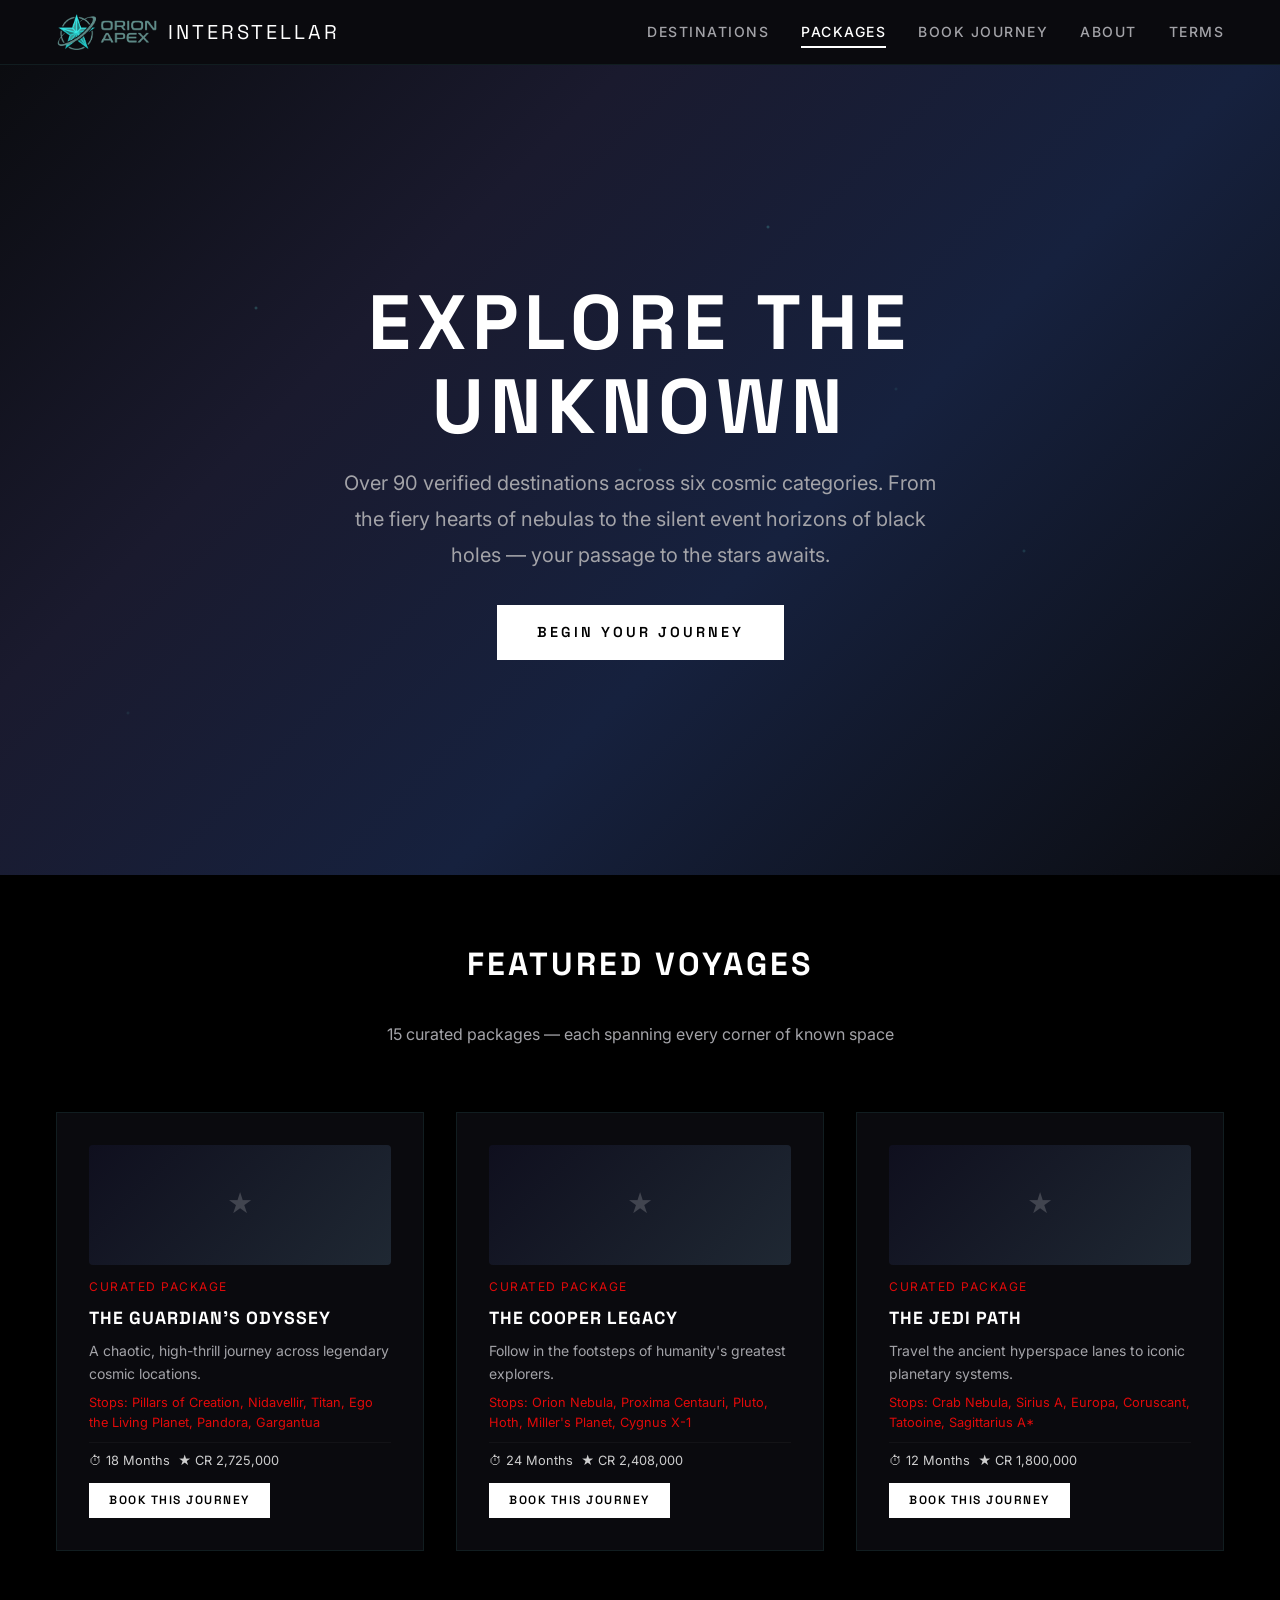
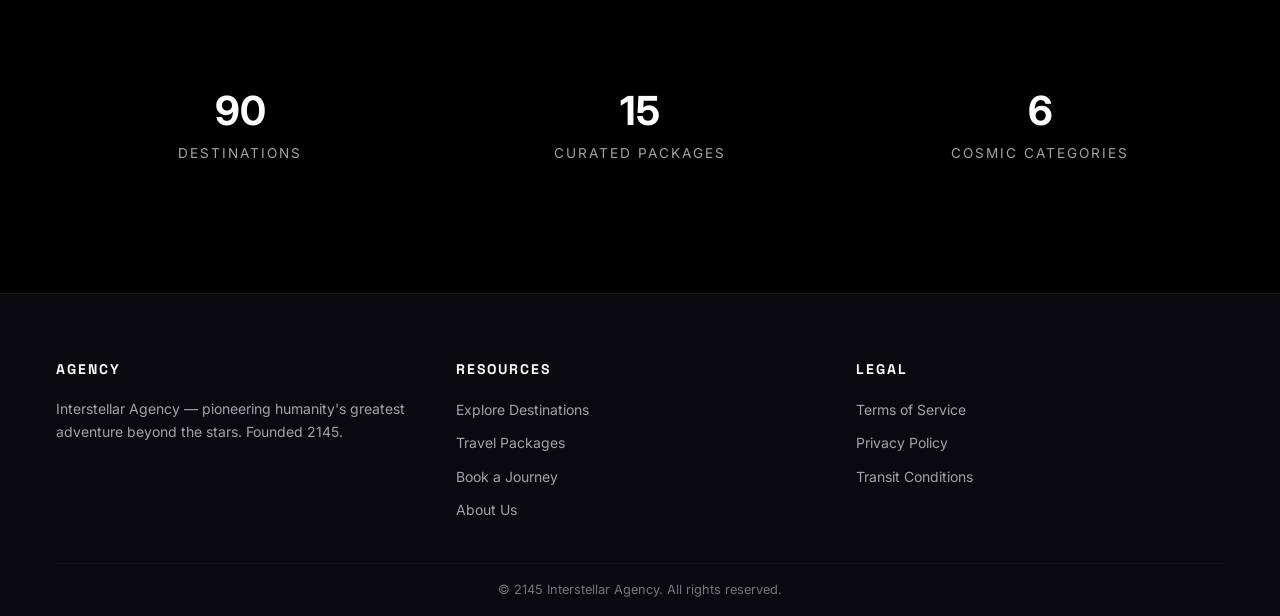
==== commit 0fe9d6f4: "total chnage" ====
--- a/index.html
+++ b/index.html
@@ -24,8 +24,9 @@
             <div class="hero-content">
                 <h1 class="hero-title">Explore the Unknown</h1>
                 <p class="hero-subtitle">
-                    Journey beyond the edge of known space. From the fiery hearts of nebulas
-                    to the silent event horizons of black holes — book your passage to the cosmos.
+                    Over 90 verified destinations across six cosmic categories.
+                    From the fiery hearts of nebulas to the silent event horizons
+                    of black holes — your passage to the stars awaits.
                 </p>
                 <a href="destinations.html" class="hero-cta">Begin Your Journey</a>
             </div>
@@ -35,9 +36,29 @@
         <section id="packages" class="section-block">
             <div class="container">
                 <h2 class="section-title">Featured Voyages</h2>
-                <p class="section-subtitle">Curated expeditions for the daring explorer</p>
+                <p class="section-subtitle">15 curated packages — each spanning every corner of known space</p>
                 <div id="featured-grid" class="destination-grid">
                     <!-- Packages injected dynamically by app.js -->
+                </div>
+            </div>
+        </section>
+
+        <!-- QUICK STATS SECTION -->
+        <section class="section-block">
+            <div class="container">
+                <div style="display: grid; grid-template-columns: repeat(3, 1fr); gap: var(--spacing-lg); text-align: center;">
+                    <div>
+                        <div style="font-size: 2.5rem; font-weight: 700; color: var(--accent-cyan);">90</div>
+                        <div style="color: var(--text-secondary); font-size: 0.85rem; text-transform: uppercase; letter-spacing: 2px;">Destinations</div>
+                    </div>
+                    <div>
+                        <div style="font-size: 2.5rem; font-weight: 700; color: var(--accent-cyan);">15</div>
+                        <div style="color: var(--text-secondary); font-size: 0.85rem; text-transform: uppercase; letter-spacing: 2px;">Curated Packages</div>
+                    </div>
+                    <div>
+                        <div style="font-size: 2.5rem; font-weight: 700; color: var(--accent-cyan);">6</div>
+                        <div style="color: var(--text-secondary); font-size: 0.85rem; text-transform: uppercase; letter-spacing: 2px;">Cosmic Categories</div>
+                    </div>
                 </div>
             </div>
         </section>
--- a/css/global.css
+++ b/css/global.css
@@ -1,26 +1,31 @@
 /* =========================================
-   GLOBAL VARIABLES (Design Tokens)
+   GLOBAL VARIABLES (Virgin Galactic Theme)
 ========================================= */
 :root {
     /* Color Palette */
-    --bg-deep-space: #0b0c10;       /* Main dark background */
-    --bg-surface: #1f2833;          /* Card and form backgrounds */
-    --text-primary: #ffffff;        /* Main headings */
-    --text-secondary: #c5c6c7;      /* Paragraphs and descriptions */
-    --accent-cyan: #66fcf1;         /* Primary buttons and highlights */
-    --accent-teal: #45a29e;         /* Hover states and borders */
-    --error-red: #ff4c4c;           /* For JavaScript validation messages */
+    --bg-deep-space: #000000;       /* Pure black for the void of space */
+    --bg-surface: #0a0a0e;          /* Extremely dark grey/blue for elevated cards */
+    --text-primary: #ffffff;        /* Stark white for high-contrast headings */
+    --text-secondary: #a3a3a8;      /* Metallic silver/grey for body text */
+    
+    /* Accents */
+    --accent-cyan: #ffffff;         /* Galactic Violet/Indigo for primary buttons */
+    --accent-teal: #e10a0a;         /* Virgin's signature 'Monza Red' for hover states */
+    --error-red: #ff3333;           /* Bright red for JavaScript validation messages */
 
     /* Typography */
-    --font-main: 'Inter', system-ui, sans-serif;
-    --font-heading: 'Space Grotesk', sans-serif; /* Good for that sci-fi feel */
+    /* Note: Virgin Galactic uses 'Euclid Galactic'. Montserrat is the closest free geometric fallback */
+    --font-main: 'Montserrat', 'Inter', system-ui, sans-serif;
+    --font-heading: 'Montserrat', 'Space Grotesk', sans-serif; 
 
     /* Spacing & Layout */
     --spacing-sm: 8px;
     --spacing-md: 16px;
     --spacing-lg: 32px;
     --spacing-xl: 64px;
-    --border-radius: 4px;
+    
+    /* Virgin Galactic uses sharp, aggressive edges rather than soft curves */
+    --border-radius: 0px;           /* Changed to 0px for that sharp aerospace look */
     --max-width: 1200px;
 }
 
@@ -451,6 +456,31 @@
     transform: translateY(-4px);
 }
 
+.card-img {
+    height: 120px;
+    border-radius: 4px;
+    margin-bottom: 12px;
+    display: flex;
+    align-items: center;
+    justify-content: center;
+    overflow: hidden;
+    position: relative;
+}
+
+.card-img img {
+    width: 100%;
+    height: 100%;
+    object-fit: cover;
+    position: absolute;
+    inset: 0;
+}
+
+.card-img-fallback {
+    font-size: 2rem;
+    opacity: 0.3;
+    z-index: 1;
+}
+
 .destination-card h3 {
     font-size: 1.1rem;
     margin-bottom: var(--spacing-sm);
@@ -477,10 +507,32 @@
     color: var(--accent-cyan);
     opacity: 0.8;
     display: flex;
-    gap: var(--spacing-md);
+    flex-wrap: wrap;
+    gap: var(--spacing-sm);
     margin-top: var(--spacing-sm);
     padding-top: var(--spacing-sm);
     border-top: 1px solid rgba(255, 255, 255, 0.05);
+}
+
+.destination-card .card-cta {
+    display: inline-block;
+    margin-top: 12px;
+    padding: 8px 20px;
+    font-family: var(--font-heading);
+    font-size: 0.75rem;
+    font-weight: 600;
+    color: var(--bg-deep-space);
+    background-color: var(--accent-cyan);
+    text-transform: uppercase;
+    letter-spacing: 1.5px;
+    border-radius: var(--border-radius);
+    transition: background-color 0.3s ease;
+    text-decoration: none;
+}
+
+.destination-card .card-cta:hover {
+    background-color: var(--accent-teal);
+    color: var(--bg-deep-space);
 }
 
 @media (max-width: 768px) {
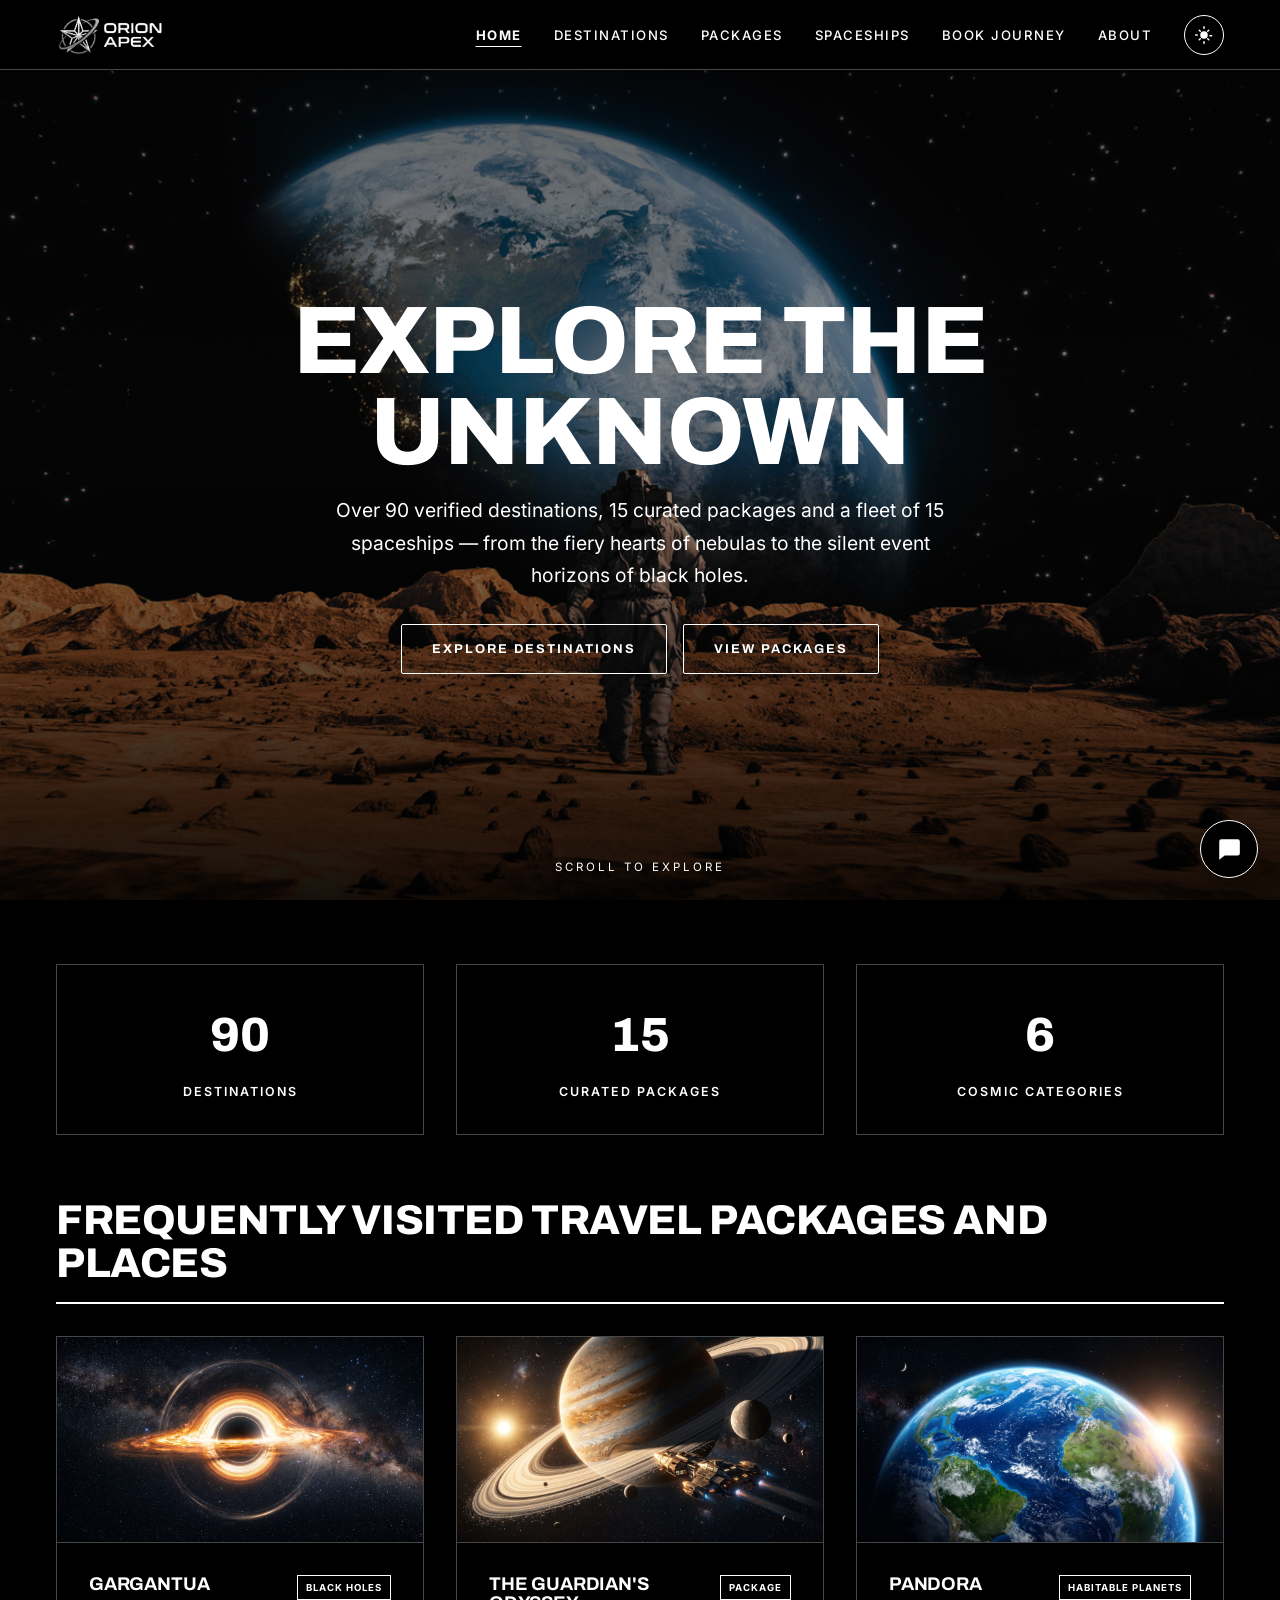
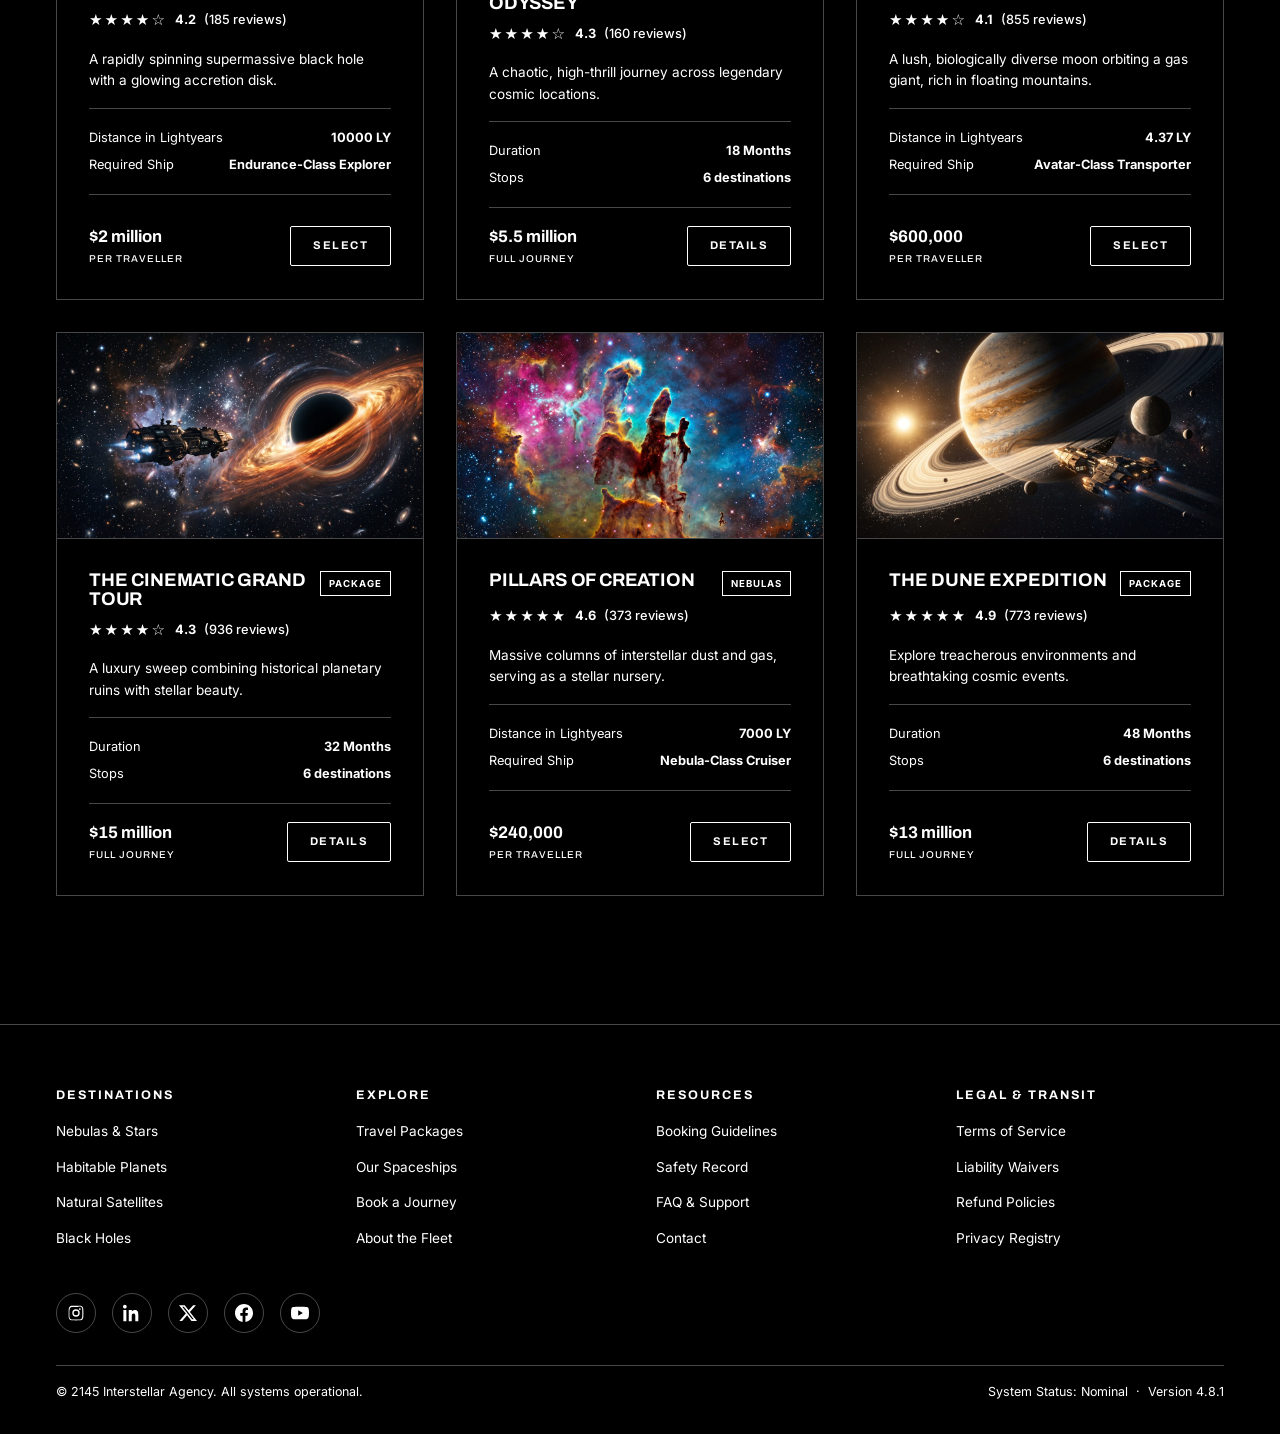
==== commit cd1bab80: "finished" ====
--- a/index.html
+++ b/index.html
@@ -4,66 +4,77 @@
     <meta charset="UTF-8">
     <meta name="viewport" content="width=device-width, initial-scale=1.0">
     <title>Interstellar Agency | Explore the Unknown</title>
-
-    <!-- Google Fonts -->
-    <link rel="preconnect" href="https://fonts.googleapis.com">
-    <link rel="preconnect" href="https://fonts.gstatic.com" crossorigin>
-    <link href="https://fonts.googleapis.com/css2?family=Inter:wght@300;400;500;600;700&family=Space+Grotesk:wght@400;500;600;700&display=swap" rel="stylesheet">
-
-    <!-- Favicon -->
+    <meta name="keywords" content="space travel, interstellar travel, space tourism, exoplanets, black holes, nebulas, spaceships, space packages, Orion Apex, Interstellar Agency">
+    <meta name="author" content="Interstellar Agency (Orion Apex)">
+    <meta name="robots" content="index, follow">
+    <meta name="theme-color" content="#000000">
+    <meta property="og:type" content="website">
+    <meta property="og:site_name" content="Interstellar Agency">
+    <meta property="og:title" content="Interstellar Agency | Explore the Unknown">
+    <meta property="og:description" content="Premium interstellar travel — 90 destinations, 15 packages and a fleet of 15 spaceships.">
+    <meta property="og:image" content="assets/images/journey01.jpg">
+    <meta name="twitter:card" content="summary_large_image">
+    <meta name="twitter:title" content="Interstellar Agency | Explore the Unknown">
+    <meta name="twitter:description" content="Premium interstellar travel — 90 destinations, 15 packages and a fleet of 15 spaceships.">
+    <meta name="description" content="Premium interstellar travel — 90 destinations, 15 packages and a fleet of 15 spaceships.">
+    <script>(function(){try{if(localStorage.getItem('theme')==='light')document.documentElement.classList.add('light');}catch(e){}})();</script>
     <link rel="icon" type="image/x-icon" href="assets/favicon.ico">
-
-    <!-- Stylesheet -->
     <link rel="stylesheet" href="css/global.css">
+    <script type="application/ld+json">
+    {"@context": "https://schema.org", "@type": "TravelAgency", "name": "Interstellar Agency", "description": "Premium interstellar travel agency offering guided journeys to 90 destinations across six cosmic categories aboard a fleet of 15 spaceships.", "url": "index.html", "logo": "assets/logo.png", "image": "assets/images/journey01.jpg", "areaServed": "The observable universe", "knowsAbout": ["interstellar travel", "exoplanets", "black holes", "nebulas", "natural satellites", "spaceships"]}
+    </script>
 </head>
 <body>
 
+    <!-- Header injected by app.js -->
+
     <main id="main-content">
-        <!-- HERO SECTION -->
+
+        <!-- HERO — full-screen background video (full colour) -->
         <section class="hero">
+            <video class="hero-video" autoplay muted loop playsinline poster="assets/example.jpg">
+                <source src="assets/Spaceflight.mp4" type="video/mp4">
+            </video>
+            <div class="hero-overlay"></div>
             <div class="hero-content">
                 <h1 class="hero-title">Explore the Unknown</h1>
                 <p class="hero-subtitle">
-                    Over 90 verified destinations across six cosmic categories.
-                    From the fiery hearts of nebulas to the silent event horizons
-                    of black holes — your passage to the stars awaits.
+                    Over 90 verified destinations, 15 curated packages and a fleet of 15 spaceships —
+                    from the fiery hearts of nebulas to the silent event horizons of black holes.
                 </p>
-                <a href="destinations.html" class="hero-cta">Begin Your Journey</a>
+                <div class="hero-actions">
+                    <a href="destinations.html" class="btn">Explore Destinations</a>
+                    <a href="packages.html" class="btn">View Packages</a>
+                </div>
             </div>
+            <span class="hero-scroll">Scroll to explore</span>
         </section>
 
-        <!-- FEATURED PACKAGES SECTION -->
-        <section id="packages" class="section-block">
+        <!-- QUICK STATS (kept above the featured section) -->
+        <section class="section-block">
             <div class="container">
-                <h2 class="section-title">Featured Voyages</h2>
-                <p class="section-subtitle">15 curated packages — each spanning every corner of known space</p>
-                <div id="featured-grid" class="destination-grid">
-                    <!-- Packages injected dynamically by app.js -->
+                <div class="stats-grid">
+                    <div class="stat"><div class="stat-number">90</div><div class="stat-label">Destinations</div></div>
+                    <div class="stat"><div class="stat-number">15</div><div class="stat-label">Curated Packages</div></div>
+                    <div class="stat"><div class="stat-number">6</div><div class="stat-label">Cosmic Categories</div></div>
                 </div>
             </div>
         </section>
 
-        <!-- QUICK STATS SECTION -->
-        <section class="section-block">
+        <!-- FREQUENTLY VISITED — curated mix of famous packages + destinations -->
+        <section id="packages" class="section-block" style="padding-top: 0;">
             <div class="container">
-                <div style="display: grid; grid-template-columns: repeat(3, 1fr); gap: var(--spacing-lg); text-align: center;">
-                    <div>
-                        <div style="font-size: 2.5rem; font-weight: 700; color: var(--accent-cyan);">90</div>
-                        <div style="color: var(--text-secondary); font-size: 0.85rem; text-transform: uppercase; letter-spacing: 2px;">Destinations</div>
-                    </div>
-                    <div>
-                        <div style="font-size: 2.5rem; font-weight: 700; color: var(--accent-cyan);">15</div>
-                        <div style="color: var(--text-secondary); font-size: 0.85rem; text-transform: uppercase; letter-spacing: 2px;">Curated Packages</div>
-                    </div>
-                    <div>
-                        <div style="font-size: 2.5rem; font-weight: 700; color: var(--accent-cyan);">6</div>
-                        <div style="color: var(--text-secondary); font-size: 0.85rem; text-transform: uppercase; letter-spacing: 2px;">Cosmic Categories</div>
-                    </div>
+                <div class="section-head">
+                    <h2 class="section-title">Frequently Visited Travel Packages and Places</h2>
                 </div>
+                <div id="featured-grid" class="destination-grid"></div>
             </div>
         </section>
     </main>
 
+    <!-- Footer injected by app.js -->
+
+    <script src="data/destinations.js"></script>
     <script src="js/app.js"></script>
 </body>
-</html>+</html>
--- a/css/global.css
+++ b/css/global.css
@@ -1,124 +1,183 @@
-/* =========================================
-   GLOBAL VARIABLES (Virgin Galactic Theme)
+/* =========================================================================
+   INTERSTELLAR AGENCY — global.css
+   Pure black & white (monochrome) theme with a light/dark toggle.
+   Everything is plain CSS. Fonts are self-hosted (below) so they work even
+   when the site is opened directly from a file, with no internet.
+
+   Emphasis is done with BOLD text, never colour — every word is either pure
+   white (#fff) or pure black (#000), depending on the active theme.
+   ========================================================================= */
+
+/* ---- Self-hosted variable fonts (work offline / from file://) ---- */
+@font-face{font-family:'Archivo';font-style:normal;font-weight:100 900;font-display:swap;src:url('../assets/fonts/Archivo.woff2') format('woff2');}
+@font-face{font-family:'Inter';font-style:normal;font-weight:100 900;font-display:swap;src:url('../assets/fonts/Inter.woff2') format('woff2');}
+
+
+/* =========================================
+   1. THEME TOKENS
+   Dark is the default. Adding the class "light" to <html> flips the palette.
 ========================================= */
 :root {
-    /* Color Palette */
-    --bg-deep-space: #000000;       /* Pure black for the void of space */
-    --bg-surface: #0a0a0e;          /* Extremely dark grey/blue for elevated cards */
-    --text-primary: #ffffff;        /* Stark white for high-contrast headings */
-    --text-secondary: #a3a3a8;      /* Metallic silver/grey for body text */
-    
-    /* Accents */
-    --accent-cyan: #ffffff;         /* Galactic Violet/Indigo for primary buttons */
-    --accent-teal: #e10a0a;         /* Virgin's signature 'Monza Red' for hover states */
-    --error-red: #ff3333;           /* Bright red for JavaScript validation messages */
-
-    /* Typography */
-    /* Note: Virgin Galactic uses 'Euclid Galactic'. Montserrat is the closest free geometric fallback */
-    --font-main: 'Montserrat', 'Inter', system-ui, sans-serif;
-    --font-heading: 'Montserrat', 'Space Grotesk', sans-serif; 
-
-    /* Spacing & Layout */
-    --spacing-sm: 8px;
-    --spacing-md: 16px;
-    --spacing-lg: 32px;
-    --spacing-xl: 64px;
-    
-    /* Virgin Galactic uses sharp, aggressive edges rather than soft curves */
-    --border-radius: 0px;           /* Changed to 0px for that sharp aerospace look */
-    --max-width: 1200px;
-}
-
-/* =========================================
-   CSS RESET & BASE STYLES
-========================================= */
-* {
-    margin: 0;
-    padding: 0;
-    box-sizing: border-box;
-}
+    --bg:   #000000;   /* background */
+    --text: #ffffff;   /* every piece of text + most borders */
+    --border: rgba(255, 255, 255, 0.28);
+
+    --font-head: 'Archivo', 'Arial Black', Arial, sans-serif;
+    --font-body: 'Inter', system-ui, -apple-system, sans-serif;
+
+    --header-h: 70px;
+    --max: 1200px;
+    --radius: 2px;
+
+    --sp-sm: 8px;
+    --sp-md: 16px;
+    --sp-lg: 32px;
+    --sp-xl: 64px;
+}
+
+:root.light {
+    --bg:   #ffffff;
+    --text: #000000;
+    --border: rgba(0, 0, 0, 0.28);
+}
+
+
+/* =========================================
+   2. RESET & BASE
+========================================= */
+* { margin: 0; padding: 0; box-sizing: border-box; }
+
+html { scroll-behavior: smooth; }
 
 body {
-    font-family: var(--font-main);
-    background-color: var(--bg-deep-space);
-    color: var(--text-secondary);
+    font-family: var(--font-body);
+    background: var(--bg);
+    color: var(--text);
     line-height: 1.6;
-}
-
-h1, h2, h3 {
-    font-family: var(--font-heading);
-    color: var(--text-primary);
+    padding-top: var(--header-h);         /* clear the fixed header */
+    transition: background 0.3s ease, color 0.3s ease;
+}
+
+h1, h2, h3, h4 {
+    font-family: var(--font-head);
+    color: var(--text);
+    line-height: 1.05;
+    letter-spacing: -0.01em;
+}
+
+a { color: var(--text); text-decoration: none; }
+strong { font-weight: 700; }
+img { max-width: 100%; display: block; }
+
+.container { max-width: var(--max); margin: 0 auto; padding: 0 var(--sp-md); }
+
+
+/* =========================================
+   3. BUTTONS — ONE unified monochrome style everywhere
+   (transparent with a border; on hover it fills solid and inverts)
+========================================= */
+.btn,
+.card-select,
+.card-cta,
+.submit-btn {
+    display: inline-block;
+    font-family: var(--font-head);
+    font-size: 0.8rem;
+    font-weight: 700;
     text-transform: uppercase;
-    letter-spacing: 1px;
-}
-
-a {
-    color: var(--text-secondary);
-    text-decoration: none;
-    transition: color 0.2s ease;
-}
-
-a:hover {
-    color: var(--accent-cyan);
-}
-
-img {
-    max-width: 100%;
-    height: auto;
-    display: block;
-}
-
-/* =========================================
-   LAYOUT UTILITY
-========================================= */
-.container {
-    max-width: var(--max-width);
+    letter-spacing: 2px;
+    text-align: center;
+    cursor: pointer;
+    padding: 14px 30px;
+    background: transparent;
+    color: var(--text);
+    border: 1.5px solid var(--text);
+    border-radius: var(--radius);
+    transition: background 0.25s ease, color 0.25s ease;
+}
+.btn:hover,
+.card-select:hover,
+.card-cta:hover,
+.submit-btn:hover {
+    background: var(--text);
+    color: var(--bg);
+}
+/* smaller variant used inside cards */
+.card-select,
+.card-cta {
+    padding: 10px 22px;
+    font-size: 0.7rem;
+    letter-spacing: 1.5px;
+}
+
+
+/* =========================================
+   4. HEADER / NAVIGATION (solid, so text is readable in both themes)
+========================================= */
+.site-header {
+    position: fixed;
+    top: 0; left: 0; right: 0;
+    z-index: 1000;
+    height: var(--header-h);
+    background: var(--bg);
+    border-bottom: 1px solid var(--border);
+}
+.nav-container {
+    max-width: var(--max);
     margin: 0 auto;
-    padding: 0 var(--spacing-md);
-}
-
-/* =========================================
-   SITE HEADER / NAVIGATION
-========================================= */
-.site-header {
-    position: sticky;
-    top: 0;
-    z-index: 1000;
-    background-color: var(--bg-surface);
-    border-bottom: 1px solid rgba(102, 252, 241, 0.08);
-}
-
-.nav-container {
-    max-width: var(--max-width);
-    margin: 0 auto;
-    padding: 0 var(--spacing-md);
+    height: var(--header-h);
+    padding: 0 var(--sp-md);
     display: flex;
     align-items: center;
     justify-content: space-between;
-    height: 64px;
-}
-
-/* Logo */
-.nav-logo {
+    gap: var(--sp-md);
+}
+.nav-logo { display: flex; align-items: center; }
+.nav-logo-img { height: 38px; width: auto; }
+/* The logo file is white; invert it to black when the light theme is on */
+:root.light .nav-logo-img { filter: invert(1); }
+
+.nav-actions { display: flex; align-items: center; gap: var(--sp-lg); }
+
+.nav-links {
+    list-style: none;
     display: flex;
     align-items: center;
-    gap: 10px;
-    text-decoration: none;
-}
-
-.nav-logo-img {
-    height: 36px;
-    width: auto;
-}
-
-.nav-logo-text {
-    font-family: var(--font-heading);
-    font-size: 1.25rem;
-    color: var(--text-primary);
-    letter-spacing: 3px;
-}
-
-/* Hamburger toggle (mobile) */
+    gap: var(--sp-lg);
+}
+.nav-links a {
+    font-family: var(--font-body);
+    font-size: 0.82rem;
+    font-weight: 500;
+    text-transform: uppercase;
+    letter-spacing: 1.5px;
+    padding: 6px 0;
+}
+.nav-links a:hover { text-decoration: underline; text-underline-offset: 6px; }
+.nav-links a.active { font-weight: 700; text-decoration: underline; text-underline-offset: 6px; }
+
+/* Theme toggle button (sun / moon) */
+.theme-toggle {
+    width: 40px; height: 40px;
+    flex-shrink: 0;
+    border: 1.5px solid var(--text);
+    background: transparent;
+    color: var(--text);
+    border-radius: 50%;
+    display: inline-flex;
+    align-items: center;
+    justify-content: center;
+    cursor: pointer;
+    transition: background 0.25s ease, color 0.25s ease;
+}
+.theme-toggle:hover { background: var(--text); color: var(--bg); }
+.theme-toggle svg { width: 18px; height: 18px; fill: currentColor; }
+.icon-sun  { display: inline-flex; }
+.icon-moon { display: none; }
+:root.light .icon-sun  { display: none; }
+:root.light .icon-moon { display: inline-flex; }
+
+/* Hamburger (mobile only) */
 .nav-toggle {
     display: none;
     flex-direction: column;
@@ -127,687 +186,442 @@
     border: none;
     cursor: pointer;
     padding: 4px;
-    z-index: 1001;
-}
-
+}
 .hamburger-line {
-    display: block;
-    width: 24px;
-    height: 2px;
-    background-color: var(--text-primary);
-    border-radius: 2px;
+    display: block; width: 24px; height: 2px;
+    background: var(--text);
     transition: transform 0.3s ease, opacity 0.3s ease;
 }
-
-.nav-toggle[aria-expanded="true"] .hamburger-line:nth-child(1) {
-    transform: translateY(7px) rotate(45deg);
-}
-
-.nav-toggle[aria-expanded="true"] .hamburger-line:nth-child(2) {
-    opacity: 0;
-}
-
-.nav-toggle[aria-expanded="true"] .hamburger-line:nth-child(3) {
-    transform: translateY(-7px) rotate(-45deg);
-}
-
-/* Navigation links */
-.nav-menu {
-    display: flex;
-    align-items: center;
-}
-
-.nav-links {
-    list-style: none;
-    display: flex;
-    align-items: center;
-    gap: var(--spacing-lg);
-    margin: 0;
-    padding: 0;
-}
-
-.nav-links a {
-    font-family: var(--font-main);
-    font-size: 0.875rem;
-    font-weight: 500;
-    color: var(--text-secondary);
-    text-transform: uppercase;
-    letter-spacing: 1.5px;
-    padding: 8px 0;
-    position: relative;
-    transition: color 0.2s ease;
-}
-
-.nav-links a::after {
-    content: '';
-    position: absolute;
-    bottom: 0;
-    left: 0;
-    width: 0;
-    height: 2px;
-    background-color: var(--accent-cyan);
-    transition: width 0.3s ease;
-}
-
-.nav-links a:hover {
-    color: var(--accent-cyan);
-}
-
-.nav-links a:hover::after {
-    width: 100%;
-}
-
-.nav-links a.active {
-    color: var(--accent-cyan);
-}
-
-.nav-links a.active::after {
-    width: 100%;
-}
-
-/* Mobile responsive */
-@media (max-width: 768px) {
-    .nav-toggle {
-        display: flex;
-    }
-
+.nav-toggle[aria-expanded="true"] .hamburger-line:nth-child(1) { transform: translateY(7px) rotate(45deg); }
+.nav-toggle[aria-expanded="true"] .hamburger-line:nth-child(2) { opacity: 0; }
+.nav-toggle[aria-expanded="true"] .hamburger-line:nth-child(3) { transform: translateY(-7px) rotate(-45deg); }
+
+@media (max-width: 860px) {
+    .nav-toggle { display: flex; }
     .nav-menu {
         position: fixed;
-        top: 0;
-        right: -280px;
-        width: 280px;
-        height: 100vh;
-        background-color: var(--bg-surface);
+        top: 0; right: -300px;
+        width: 300px; height: 100vh;
+        background: var(--bg);
+        border-left: 1px solid var(--border);
         flex-direction: column;
         justify-content: flex-start;
-        padding: 80px var(--spacing-lg) var(--spacing-lg);
+        padding: calc(var(--header-h) + 16px) var(--sp-lg) var(--sp-lg);
         transition: right 0.3s ease;
-        box-shadow: -4px 0 20px rgba(0, 0, 0, 0.5);
-        border-left: 1px solid rgba(102, 252, 241, 0.1);
     }
-
-    .nav-menu--open {
-        right: 0;
-    }
-
-    .nav-links {
-        flex-direction: column;
-        align-items: flex-start;
-        gap: var(--spacing-md);
-        width: 100%;
-    }
-
-    .nav-links a {
-        display: block;
-        width: 100%;
-        padding: 12px 0;
-        font-size: 1rem;
-        border-bottom: 1px solid rgba(255, 255, 255, 0.05);
-    }
-
-    .nav-open {
-        overflow: hidden;
-    }
-}
-
-/* =========================================
-   SITE FOOTER
-========================================= */
-.site-footer {
-    background-color: var(--bg-surface);
-    border-top: 1px solid rgba(102, 252, 241, 0.08);
-    margin-top: var(--spacing-xl);
-    padding: var(--spacing-xl) 0 var(--spacing-md);
-}
-
-.footer-container {
-    max-width: var(--max-width);
-    margin: 0 auto;
-    padding: 0 var(--spacing-md);
-}
-
-.footer-grid {
-    display: grid;
-    grid-template-columns: 1fr 1fr 1fr;
-    gap: var(--spacing-lg);
-    margin-bottom: var(--spacing-lg);
-}
-
-.footer-heading {
-    font-family: var(--font-heading);
-    font-size: 0.875rem;
-    color: var(--accent-cyan);
-    text-transform: uppercase;
-    letter-spacing: 2px;
-    margin-bottom: var(--spacing-md);
-}
-
-.footer-text {
-    font-size: 0.875rem;
-    color: var(--text-secondary);
-    line-height: 1.7;
-}
-
-.footer-links {
-    list-style: none;
-    padding: 0;
-    margin: 0;
-}
-
-.footer-links li {
-    margin-bottom: 8px;
-}
-
-.footer-links a {
-    font-size: 0.875rem;
-    color: var(--text-secondary);
-    transition: color 0.2s ease;
-}
-
-.footer-links a:hover {
-    color: var(--accent-cyan);
-}
-
-.footer-bottom {
-    border-top: 1px solid rgba(255, 255, 255, 0.05);
-    padding-top: var(--spacing-md);
-    text-align: center;
-}
-
-.footer-bottom p {
-    font-size: 0.8rem;
-    color: var(--text-secondary);
-    opacity: 0.7;
-}
-
-@media (max-width: 768px) {
-    .footer-grid {
-        grid-template-columns: 1fr;
-        gap: var(--spacing-lg);
-        text-align: center;
-    }
-}
-
-/* =========================================
-   HERO SECTION (Homepage)
+    .nav-menu--open { right: 0; }
+    .nav-links { flex-direction: column; align-items: flex-start; gap: var(--sp-md); width: 100%; }
+    .nav-links a { width: 100%; padding: 12px 0; font-size: 1rem; border-bottom: 1px solid var(--border); }
+    body.nav-open { overflow: hidden; }
+}
+
+
+/* =========================================
+   5. HERO — full-screen background video (shown in full colour)
 ========================================= */
 .hero {
     position: relative;
-    min-height: 90vh;
+    min-height: calc(100vh - var(--header-h));
     display: flex;
     align-items: center;
     justify-content: center;
     text-align: center;
-    background: linear-gradient(
-        135deg,
-        #0b0c10 0%,
-        #1a1a2e 30%,
-        #16213e 60%,
-        #0b0c10 100%
-    );
     overflow: hidden;
-    padding: var(--spacing-xl) var(--spacing-md);
-}
-
-.hero::before {
-    content: '';
-    position: absolute;
-    inset: 0;
-    background:
-        radial-gradient(2px 2px at 20% 30%, rgba(102, 252, 241, 0.3), transparent),
-        radial-gradient(2px 2px at 40% 70%, rgba(102, 252, 241, 0.2), transparent),
-        radial-gradient(2px 2px at 60% 20%, rgba(102, 252, 241, 0.3), transparent),
-        radial-gradient(2px 2px at 80% 60%, rgba(102, 252, 241, 0.2), transparent),
-        radial-gradient(2px 2px at 10% 80%, rgba(69, 162, 158, 0.2), transparent),
-        radial-gradient(2px 2px at 70% 40%, rgba(69, 162, 158, 0.2), transparent),
-        radial-gradient(2px 2px at 50% 50%, rgba(102, 252, 241, 0.1), transparent);
-    pointer-events: none;
-}
-
-.hero-content {
+    padding: var(--sp-xl) var(--sp-md);
+    background: #000;                     /* fallback + always-dark hero */
+}
+.hero-video {
+    position: absolute; inset: 0;
+    width: 100%; height: 100%;
+    object-fit: cover;                    /* full colour — imagery keeps its colour */
+    z-index: 0;
+}
+.hero-overlay {
+    position: absolute; inset: 0; z-index: 1;
+    background: linear-gradient(180deg, rgba(0,0,0,0.55), rgba(0,0,0,0.35) 45%, rgba(0,0,0,0.9));
+}
+.hero-content { position: relative; z-index: 2; max-width: 900px; }
+.hero-title {
+    font-size: clamp(2.8rem, 8vw, 6rem);
+    color: #fff;
+    text-transform: uppercase;
+    font-weight: 800;
+    line-height: 0.95;
+    margin-bottom: var(--sp-md);
+}
+.hero-subtitle {
+    font-size: clamp(1rem, 2vw, 1.2rem);
+    color: #fff;
+    max-width: 620px;
+    margin: 0 auto var(--sp-lg);
+    line-height: 1.7;
+}
+.hero-actions { display: flex; gap: var(--sp-md); justify-content: center; flex-wrap: wrap; }
+/* The hero sits on an always-dark video, so its buttons stay white in both themes */
+.hero .btn { color: #fff; border-color: #fff; }
+.hero .btn:hover { background: #fff; color: #000; }
+.hero-scroll {
+    position: absolute; bottom: 24px; left: 50%;
+    transform: translateX(-50%); z-index: 2;
+    color: #fff; font-size: 0.72rem; letter-spacing: 3px; text-transform: uppercase;
+}
+
+
+/* =========================================
+   6. SECTION HEADINGS + STATS
+========================================= */
+.section-block { padding: var(--sp-xl) 0; }
+.section-head {
+    margin-bottom: var(--sp-lg);
+    border-bottom: 2px solid var(--text);
+    padding-bottom: var(--sp-md);
+}
+.section-title {
+    font-size: clamp(1.8rem, 3.5vw, 2.6rem);
+    text-transform: uppercase;
+    font-weight: 800;
+}
+
+.stats-grid { display: grid; grid-template-columns: repeat(3, 1fr); gap: var(--sp-lg); text-align: center; }
+.stat { padding: var(--sp-lg); border: 1px solid var(--border); }
+.stat-number { font-family: var(--font-head); font-size: 3rem; font-weight: 800; }
+.stat-label { margin-top: var(--sp-sm); font-size: 0.78rem; text-transform: uppercase; letter-spacing: 2px; font-weight: 600; }
+@media (max-width: 600px) { .stats-grid { grid-template-columns: 1fr; } }
+
+
+/* =========================================
+   7. CARDS (destinations + featured packages)
+========================================= */
+.destination-grid { display: grid; grid-template-columns: repeat(3, 1fr); gap: var(--sp-lg); }
+.destination-card {
+    display: flex; flex-direction: column;
+    background: var(--bg);
+    border: 1px solid var(--border);
+    transition: border-color 0.25s ease, transform 0.2s ease;
+}
+.destination-card:hover { border-color: var(--text); transform: translateY(-6px); }
+
+.card-img {
     position: relative;
-    z-index: 1;
-    max-width: 800px;
-}
-
-.hero-title {
-    font-family: var(--font-heading);
-    font-size: clamp(2.5rem, 6vw, 5rem);
-    color: var(--text-primary);
-    text-transform: uppercase;
-    letter-spacing: 6px;
-    margin-bottom: var(--spacing-md);
-    line-height: 1.1;
-}
-
-.hero-subtitle {
-    font-size: clamp(1rem, 2vw, 1.25rem);
-    color: var(--text-secondary);
-    margin-bottom: var(--spacing-lg);
-    line-height: 1.8;
-    max-width: 600px;
-    margin-left: auto;
-    margin-right: auto;
-}
-
-.hero-cta {
-    display: inline-block;
-    padding: 16px 40px;
-    font-family: var(--font-heading);
-    font-size: 0.9rem;
-    font-weight: 600;
-    color: var(--bg-deep-space);
-    background-color: var(--accent-cyan);
-    text-transform: uppercase;
-    letter-spacing: 3px;
-    border: none;
-    border-radius: var(--border-radius);
-    cursor: pointer;
-    transition: background-color 0.3s ease, transform 0.2s ease;
-    text-decoration: none;
-}
-
-.hero-cta:hover {
-    background-color: var(--accent-teal);
-    color: var(--bg-deep-space);
-    transform: translateY(-2px);
-}
-
-/* =========================================
-   SECTION BLOCK
-========================================= */
-.section-block {
-    padding: var(--spacing-xl) 0;
-}
-
-.section-title {
-    text-align: center;
-    font-size: clamp(1.5rem, 3vw, 2rem);
-    margin-bottom: var(--spacing-lg);
-    letter-spacing: 3px;
-}
-
-.section-subtitle {
-    text-align: center;
-    color: var(--text-secondary);
-    margin-bottom: var(--spacing-xl);
-    font-size: 1rem;
-}
-
-/* =========================================
-   DESTINATION GRID (shared across pages)
-========================================= */
-.destination-grid {
-    display: grid;
-    grid-template-columns: repeat(3, 1fr);
-    gap: var(--spacing-lg);
-}
-
-.destination-card {
-    background-color: var(--bg-surface);
-    border-radius: var(--border-radius);
-    padding: var(--spacing-lg);
-    border: 1px solid rgba(102, 252, 241, 0.08);
-    transition: border-color 0.3s ease, transform 0.2s ease;
-}
-
-.destination-card:hover {
-    border-color: var(--accent-teal);
-    transform: translateY(-4px);
-}
-
-.card-img {
-    height: 120px;
-    border-radius: 4px;
-    margin-bottom: 12px;
-    display: flex;
-    align-items: center;
-    justify-content: center;
+    aspect-ratio: 16 / 9;
     overflow: hidden;
-    position: relative;
-}
-
+    border-bottom: 1px solid var(--border);
+}
 .card-img img {
-    width: 100%;
-    height: 100%;
-    object-fit: cover;
-    position: absolute;
-    inset: 0;
-}
-
-.card-img-fallback {
-    font-size: 2rem;
-    opacity: 0.3;
-    z-index: 1;
-}
-
-.destination-card h3 {
-    font-size: 1.1rem;
-    margin-bottom: var(--spacing-sm);
-    color: var(--accent-cyan);
-}
-
-.destination-card .card-category {
-    font-size: 0.75rem;
-    text-transform: uppercase;
-    letter-spacing: 1.5px;
-    color: var(--accent-teal);
-    margin-bottom: var(--spacing-sm);
-}
-
-.destination-card p {
-    font-size: 0.875rem;
-    color: var(--text-secondary);
-    line-height: 1.6;
-    margin-bottom: var(--spacing-sm);
-}
-
-.destination-card .card-meta {
-    font-size: 0.8rem;
-    color: var(--accent-cyan);
-    opacity: 0.8;
-    display: flex;
-    flex-wrap: wrap;
-    gap: var(--spacing-sm);
-    margin-top: var(--spacing-sm);
-    padding-top: var(--spacing-sm);
-    border-top: 1px solid rgba(255, 255, 255, 0.05);
-}
-
-.destination-card .card-cta {
-    display: inline-block;
-    margin-top: 12px;
-    padding: 8px 20px;
-    font-family: var(--font-heading);
-    font-size: 0.75rem;
-    font-weight: 600;
-    color: var(--bg-deep-space);
-    background-color: var(--accent-cyan);
-    text-transform: uppercase;
-    letter-spacing: 1.5px;
-    border-radius: var(--border-radius);
-    transition: background-color 0.3s ease;
-    text-decoration: none;
-}
-
-.destination-card .card-cta:hover {
-    background-color: var(--accent-teal);
-    color: var(--bg-deep-space);
-}
-
-@media (max-width: 768px) {
-    .destination-grid {
-        grid-template-columns: 1fr;
-    }
-}
-
-@media (min-width: 769px) and (max-width: 1024px) {
-    .destination-grid {
-        grid-template-columns: repeat(2, 1fr);
-    }
-}
-
-/* =========================================
-   FILTER BAR (Destinations Page)
-========================================= */
-.filter-bar {
-    display: flex;
-    flex-wrap: wrap;
-    justify-content: center;
-    gap: var(--spacing-sm);
-    margin-bottom: var(--spacing-xl);
-}
-
+    width: 100%; height: 100%;
+    object-fit: cover;                    /* full colour — only text/UI is monochrome */
+    transition: transform 0.4s ease;
+}
+.destination-card:hover .card-img img { transform: scale(1.04); }   /* subtle zoom on hover */
+
+.card-body { display: flex; flex-direction: column; flex: 1; padding: var(--sp-lg); }
+.card-head { display: flex; align-items: flex-start; justify-content: space-between; gap: var(--sp-sm); margin-bottom: var(--sp-sm); }
+.card-head h3 { font-size: 1.15rem; text-transform: uppercase; font-weight: 700; }
+.card-badge {
+    flex-shrink: 0;
+    font-family: var(--font-body);
+    font-size: 0.6rem; font-weight: 700; letter-spacing: 1px; text-transform: uppercase;
+    border: 1px solid var(--text);
+    padding: 4px 8px; white-space: nowrap;
+}
+.card-desc { font-size: 0.85rem; margin-bottom: var(--sp-md); line-height: 1.6; }
+.card-specs {
+    list-style: none; margin: 0 0 var(--sp-md);
+    padding: var(--sp-md) 0;
+    border-top: 1px solid var(--border);
+    border-bottom: 1px solid var(--border);
+}
+.card-specs li { display: flex; justify-content: space-between; gap: var(--sp-sm); font-size: 0.8rem; padding: 3px 0; }
+.card-specs .spec-value { font-weight: 700; text-align: right; }
+.card-foot { display: flex; align-items: center; justify-content: space-between; gap: var(--sp-md); margin-top: auto; }
+.card-price { font-family: var(--font-head); font-size: 1.05rem; font-weight: 700; }
+.card-price small { display: block; font-size: 0.62rem; letter-spacing: 1px; text-transform: uppercase; font-weight: 500; }
+.card-cta { margin-top: var(--sp-md); }
+
+@media (max-width: 900px) { .destination-grid { grid-template-columns: repeat(2, 1fr); } }
+@media (max-width: 600px) { .destination-grid { grid-template-columns: 1fr; } }
+
+
+/* =========================================
+   8. DESTINATIONS EXPLORER (filter + search)
+========================================= */
+.explorer-head { display: flex; align-items: flex-end; justify-content: space-between; flex-wrap: wrap; gap: var(--sp-lg); margin-bottom: var(--sp-lg); }
+.explorer-intro { max-width: 640px; }
+.explorer-intro h1 { font-size: clamp(2rem, 4vw, 3rem); text-transform: uppercase; font-weight: 800; margin-bottom: var(--sp-sm); }
+.search-box { min-width: 260px; flex: 1; max-width: 340px; }
+.search-box input {
+    width: 100%; padding: 13px 16px;
+    font-family: var(--font-body); font-size: 0.9rem;
+    color: var(--text); background: var(--bg);
+    border: 1px solid var(--text); border-radius: var(--radius);
+}
+.search-box input:focus { outline: none; }
+
+.filter-bar { display: flex; flex-wrap: wrap; gap: var(--sp-sm); margin-bottom: var(--sp-lg); }
 .filter-btn {
-    padding: 10px 24px;
-    font-family: var(--font-main);
-    font-size: 0.8rem;
-    font-weight: 500;
-    color: var(--text-secondary);
-    background-color: transparent;
-    border: 1px solid rgba(102, 252, 241, 0.2);
-    border-radius: 50px;
-    cursor: pointer;
-    text-transform: uppercase;
-    letter-spacing: 1.5px;
-    transition: all 0.3s ease;
-}
-
-.filter-btn:hover {
-    border-color: var(--accent-cyan);
-    color: var(--accent-cyan);
-}
-
-.filter-btn.active {
-    background-color: var(--accent-cyan);
-    color: var(--bg-deep-space);
-    border-color: var(--accent-cyan);
-    font-weight: 600;
-}
-
-/* =========================================
-   BOOKING FORM
-========================================= */
-.booking-section {
-    padding: var(--spacing-xl) var(--spacing-md);
-    min-height: 70vh;
-    display: flex;
-    align-items: flex-start;
-    justify-content: center;
-}
-
-.booking-card {
-    background-color: var(--bg-surface);
-    border-radius: 8px;
-    padding: var(--spacing-lg);
-    max-width: 640px;
-    width: 100%;
-    border: 1px solid rgba(102, 252, 241, 0.08);
-    box-shadow: 0 8px 32px rgba(0, 0, 0, 0.3);
-}
-
-.booking-card h2 {
-    text-align: center;
-    font-size: 1.5rem;
-    margin-bottom: 4px;
-    letter-spacing: 3px;
-}
-
-.booking-card .form-subtitle {
-    text-align: center;
-    font-size: 0.875rem;
-    color: var(--text-secondary);
-    margin-bottom: var(--spacing-lg);
-}
-
-.form-group {
-    margin-bottom: var(--spacing-md);
-}
-
-.form-group label {
-    display: block;
-    font-size: 0.8rem;
-    font-weight: 500;
-    color: var(--accent-cyan);
-    text-transform: uppercase;
-    letter-spacing: 1.5px;
-    margin-bottom: 6px;
-}
+    padding: 9px 20px;
+    font-family: var(--font-body); font-size: 0.75rem; font-weight: 600;
+    text-transform: uppercase; letter-spacing: 1px;
+    color: var(--text); background: transparent;
+    border: 1px solid var(--border); border-radius: 50px;
+    cursor: pointer; transition: 0.2s ease;
+}
+.filter-btn:hover { border-color: var(--text); }
+.filter-btn.active { background: var(--text); color: var(--bg); border-color: var(--text); font-weight: 700; }
+
+.results-bar { margin-bottom: var(--sp-lg); font-size: 0.8rem; text-transform: uppercase; letter-spacing: 2px; font-weight: 700; }
+.grid-message { grid-column: 1 / -1; text-align: center; padding: var(--sp-xl); }
+
+
+/* =========================================
+   9. BOOKING FORM
+========================================= */
+.booking-section { padding: var(--sp-xl) var(--sp-md); display: flex; justify-content: center; }
+.booking-wrap { width: 100%; max-width: 820px; }
+.booking-intro { margin-bottom: var(--sp-lg); }
+.booking-intro h1 { font-size: clamp(2rem, 4vw, 3rem); text-transform: uppercase; font-weight: 800; margin-bottom: var(--sp-sm); }
+
+.booking-card { border: 1px solid var(--border); }
+.booking-card-head { padding: var(--sp-lg); border-bottom: 1px solid var(--border); }
+.booking-card-head h2 { font-size: 1.3rem; text-transform: uppercase; font-weight: 700; }
+.booking-body { padding: var(--sp-lg); }
+
+.form-section { margin-bottom: var(--sp-xl); }
+.form-section:last-of-type { margin-bottom: 0; }
+.form-section-title { display: flex; align-items: center; gap: var(--sp-md); margin-bottom: var(--sp-lg); }
+.step-num {
+    display: inline-flex; align-items: center; justify-content: center;
+    width: 32px; height: 32px;
+    font-family: var(--font-head); font-weight: 700;
+    border: 1.5px solid var(--text); border-radius: 50%;
+}
+.form-section-title h3 { font-size: 1rem; text-transform: uppercase; letter-spacing: 1px; font-weight: 700; }
+
+.form-row { display: grid; grid-template-columns: 1fr 1fr; gap: var(--sp-md); }
+@media (max-width: 640px) { .form-row { grid-template-columns: 1fr; } }
+
+.booking-card-foot {
+    display: flex; align-items: center; justify-content: space-between;
+    flex-wrap: wrap; gap: var(--sp-md);
+    padding: var(--sp-lg); border-top: 1px solid var(--border);
+}
+.advisor-note { font-size: 0.75rem; text-transform: uppercase; letter-spacing: 1px; max-width: 60%; font-weight: 500; }
+@media (max-width: 640px) { .advisor-note { max-width: 100%; } .booking-card-foot .submit-btn { width: 100%; } }
+
+
+/* =========================================
+   10. FORM CONTROLS
+========================================= */
+.form-group { margin-bottom: var(--sp-md); }
+.form-group > label { display: block; font-size: 0.72rem; font-weight: 700; text-transform: uppercase; letter-spacing: 1.5px; margin-bottom: 8px; }
 
 .form-group input,
 .form-group select,
 .form-group textarea {
-    width: 100%;
-    padding: 12px 14px;
-    font-family: var(--font-main);
-    font-size: 0.9rem;
-    color: var(--text-primary);
-    background-color: var(--bg-deep-space);
-    border: 1px solid rgba(102, 252, 241, 0.15);
-    border-radius: var(--border-radius);
-    transition: border-color 0.3s ease;
-}
-
+    width: 100%; padding: 13px 14px;
+    font-family: var(--font-body); font-size: 0.9rem;
+    color: var(--text); background: var(--bg);
+    border: 1px solid var(--border); border-radius: var(--radius);
+}
 .form-group input:focus,
 .form-group select:focus,
-.form-group textarea:focus {
-    outline: none;
-    border-color: var(--accent-cyan);
-}
-
+.form-group textarea:focus { outline: none; border-color: var(--text); }
+::placeholder { color: var(--text); opacity: 0.5; }
+
+/* Custom dropdown arrow (white in dark theme, black in light theme) */
 .form-group select {
-    cursor: pointer;
-    appearance: none;
-    background-image: url("data:image/svg+xml,%3Csvg xmlns='http://www.w3.org/2000/svg' width='12' height='8' viewBox='0 0 12 8'%3E%3Cpath fill='%2366fcf1' d='M6 8L0 0h12z'/%3E%3C/svg%3E");
-    background-repeat: no-repeat;
-    background-position: right 14px center;
-    padding-right: 36px;
-}
-
-.form-group textarea {
-    resize: vertical;
-    min-height: 100px;
-}
-
-/* Radio & Checkbox groups */
-.radio-group,
-.checkbox-group {
-    display: flex;
-    flex-wrap: wrap;
-    gap: var(--spacing-md);
-}
-
-.radio-label,
-.checkbox-label {
-    display: flex;
-    align-items: center;
-    gap: 8px;
-    cursor: pointer;
-    font-size: 0.875rem;
-    color: var(--text-secondary);
-}
-
-.radio-label input[type="radio"],
-.checkbox-label input[type="checkbox"] {
-    width: auto;
-    accent-color: var(--accent-cyan);
-    cursor: pointer;
-}
-
-/* Submit button */
-.submit-btn {
-    display: block;
-    width: 100%;
-    padding: 16px 40px;
-    font-family: var(--font-heading);
+    cursor: pointer; appearance: none; -webkit-appearance: none;
+    background-image: url("data:image/svg+xml,%3Csvg xmlns='http://www.w3.org/2000/svg' width='12' height='8' viewBox='0 0 12 8'%3E%3Cpath fill='%23ffffff' d='M6 8L0 0h12z'/%3E%3C/svg%3E");
+    background-repeat: no-repeat; background-position: right 14px center; padding-right: 36px;
+}
+:root.light .form-group select {
+    background-image: url("data:image/svg+xml,%3Csvg xmlns='http://www.w3.org/2000/svg' width='12' height='8' viewBox='0 0 12 8'%3E%3Cpath fill='%23000000' d='M6 8L0 0h12z'/%3E%3C/svg%3E");
+}
+.form-group textarea { resize: vertical; min-height: 110px; }
+
+/* Radio & checkbox options as bordered rows */
+.radio-group, .checkbox-group { display: flex; flex-direction: column; gap: var(--sp-sm); }
+.radio-label, .checkbox-label {
+    display: flex; align-items: center; gap: 12px; cursor: pointer;
     font-size: 0.9rem;
-    font-weight: 600;
-    color: var(--bg-deep-space);
-    background-color: var(--accent-cyan);
-    text-transform: uppercase;
-    letter-spacing: 3px;
-    border: none;
-    border-radius: var(--border-radius);
-    cursor: pointer;
-    transition: background-color 0.3s ease, transform 0.2s ease;
-    margin-top: var(--spacing-lg);
-}
-
-.submit-btn:hover {
-    background-color: var(--accent-teal);
-    transform: translateY(-2px);
-}
-
-/* Error message */
-.error-message {
-    color: var(--error-red);
-    font-size: 0.8rem;
-    margin-top: 4px;
-    display: none;
-}
-
-.error-message.visible {
-    display: block;
-}
-
+    border: 1px solid var(--border); padding: 13px 16px;
+    transition: border-color 0.2s ease;
+}
+.radio-label:hover, .checkbox-label:hover { border-color: var(--text); }
+.radio-label input, .checkbox-label input { width: 18px; height: 18px; accent-color: var(--text); cursor: pointer; }
+@media (min-width: 641px) {
+    #field-class .radio-group { flex-direction: row; }
+    #field-class .radio-label { flex: 1; }
+}
+
+/* Validation errors — monochrome (bold + a warning mark, thicker border) */
+.error-message { font-size: 0.78rem; font-weight: 700; margin-top: 6px; display: none; }
+.error-message.visible { display: block; }
+.error-message::before { content: "\26A0  "; }
 .form-group.has-error input,
 .form-group.has-error select,
-.form-group.has-error textarea {
-    border-color: var(--error-red);
-}
+.form-group.has-error textarea,
+.form-group.has-error .radio-label,
+.form-group.has-error .checkbox-label { border-color: var(--text); border-width: 2px; }
 
 /* Success message */
-.success-message {
-    text-align: center;
-    padding: var(--spacing-xl) var(--spacing-md);
-}
-
-.success-message h2 {
-    color: var(--accent-cyan);
-    font-size: 1.5rem;
-    margin-bottom: var(--spacing-md);
-}
-
-.success-message p {
-    color: var(--text-secondary);
-    font-size: 1rem;
-    line-height: 1.8;
-    max-width: 480px;
-    margin: 0 auto;
-}
-
-/* =========================================
-   PAGE HEADER (destinations, about, terms)
-========================================= */
-.page-header {
-    text-align: center;
-    padding: var(--spacing-xl) var(--spacing-md) var(--spacing-lg);
-}
-
-.page-header h1 {
-    font-size: clamp(1.8rem, 4vw, 2.5rem);
-    letter-spacing: 4px;
-    margin-bottom: var(--spacing-sm);
-}
-
-.page-header p {
-    color: var(--text-secondary);
-    font-size: 1rem;
-    max-width: 600px;
-    margin: 0 auto;
-}
-
-/* =========================================
-   CONTENT PAGE (about, terms)
-========================================= */
-.content-page {
-    max-width: 800px;
-    margin: 0 auto;
-    padding: 0 var(--spacing-md) var(--spacing-xl);
-}
-
-.content-page h2 {
-    font-size: 1.3rem;
-    margin: var(--spacing-lg) 0 var(--spacing-md);
-    color: var(--accent-cyan);
-}
-
-.content-page h3 {
-    font-size: 1rem;
-    margin: var(--spacing-md) 0 var(--spacing-sm);
-    color: var(--text-primary);
-}
-
-.content-page p {
-    margin-bottom: var(--spacing-md);
-    line-height: 1.8;
-}
-
-.content-page ul {
-    margin: var(--spacing-sm) 0 var(--spacing-md) var(--spacing-lg);
-}
-
-.content-page ul li {
-    margin-bottom: 6px;
-    line-height: 1.6;
-}+.success-message { text-align: center; padding: var(--sp-xl) var(--sp-md); }
+.success-message h2 { font-size: 1.6rem; text-transform: uppercase; font-weight: 800; margin-bottom: var(--sp-md); }
+.success-message p { line-height: 1.8; max-width: 480px; margin: 0 auto var(--sp-sm); }
+
+
+/* =========================================
+   11. PAGE HEADER + CONTENT PAGES (about, terms)
+========================================= */
+.page-header { text-align: center; padding: var(--sp-xl) var(--sp-md) var(--sp-lg); }
+.page-header h1 { font-size: clamp(2rem, 4vw, 3rem); text-transform: uppercase; font-weight: 800; margin-bottom: var(--sp-sm); }
+.page-header p { max-width: 620px; margin: 0 auto; }
+
+.content-page { max-width: 820px; margin: 0 auto; padding: 0 var(--sp-md) var(--sp-xl); }
+.content-page h2 { font-size: 1.3rem; text-transform: uppercase; font-weight: 700; margin: var(--sp-lg) 0 var(--sp-md); padding-bottom: var(--sp-sm); border-bottom: 1px solid var(--border); }
+.content-page p { margin-bottom: var(--sp-md); line-height: 1.85; }
+.content-page ul { margin: var(--sp-sm) 0 var(--sp-md) var(--sp-lg); }
+.content-page li { margin-bottom: 8px; line-height: 1.6; }
+
+
+/* =========================================
+   12. FOOTER (with clickable social icons)
+========================================= */
+.site-footer { border-top: 1px solid var(--border); margin-top: var(--sp-xl); padding: var(--sp-xl) 0 var(--sp-lg); }
+.footer-container { max-width: var(--max); margin: 0 auto; padding: 0 var(--sp-md); }
+.footer-grid { display: grid; grid-template-columns: repeat(4, 1fr); gap: var(--sp-lg); margin-bottom: var(--sp-lg); }
+.footer-heading { font-family: var(--font-head); font-size: 0.78rem; text-transform: uppercase; letter-spacing: 2px; margin-bottom: var(--sp-md); font-weight: 700; }
+.footer-links { list-style: none; }
+.footer-links li { margin-bottom: 10px; }
+.footer-links a { font-size: 0.85rem; }
+.footer-links a:hover { text-decoration: underline; text-underline-offset: 4px; }
+
+.footer-social { display: flex; gap: var(--sp-md); margin-bottom: var(--sp-lg); }
+.footer-social a {
+    display: inline-flex; width: 40px; height: 40px;
+    align-items: center; justify-content: center;
+    border: 1px solid var(--border); border-radius: 50%;
+    transition: background 0.2s ease, color 0.2s ease;
+}
+.footer-social a:hover { background: var(--text); color: var(--bg); }
+.footer-social svg { width: 18px; height: 18px; fill: currentColor; }
+
+.footer-bottom { border-top: 1px solid var(--border); padding-top: var(--sp-md); display: flex; flex-wrap: wrap; justify-content: space-between; gap: var(--sp-sm); }
+.footer-bottom p { font-size: 0.78rem; }
+
+@media (max-width: 820px) { .footer-grid { grid-template-columns: 1fr 1fr; } .footer-bottom { justify-content: center; text-align: center; } }
+@media (max-width: 480px) { .footer-grid { grid-template-columns: 1fr; text-align: center; } .footer-social { justify-content: center; } }
+
+
+/* =========================================
+   13. CHATBOT WIDGET (front-end only — no backend / no API)
+========================================= */
+.chat-launcher {
+    position: fixed; bottom: 22px; right: 22px; z-index: 1200;
+    width: 58px; height: 58px; border-radius: 50%;
+    border: 1.5px solid var(--text);
+    background: var(--bg); color: var(--text);
+    display: flex; align-items: center; justify-content: center;
+    cursor: pointer; box-shadow: 0 6px 20px rgba(0,0,0,0.35);
+    transition: background 0.2s ease, color 0.2s ease, transform 0.2s ease;
+}
+.chat-launcher:hover { background: var(--text); color: var(--bg); transform: translateY(-2px); }
+.chat-launcher svg { width: 26px; height: 26px; fill: currentColor; }
+
+.chat-panel {
+    position: fixed; bottom: 92px; right: 22px; z-index: 1200;
+    width: 340px; max-width: calc(100vw - 44px);
+    height: 460px; max-height: calc(100vh - 130px);
+    background: var(--bg);
+    border: 1.5px solid var(--text); border-radius: 10px;
+    display: none; flex-direction: column; overflow: hidden;
+    box-shadow: 0 14px 44px rgba(0,0,0,0.45);
+}
+.chat-panel.open { display: flex; }
+.chat-head { display: flex; align-items: center; justify-content: space-between; padding: 14px 16px; border-bottom: 1px solid var(--border); }
+.chat-head h4 { font-family: var(--font-head); font-size: 0.95rem; text-transform: uppercase; letter-spacing: 1px; }
+.chat-close { background: none; border: none; color: var(--text); font-size: 1.4rem; line-height: 1; cursor: pointer; }
+.chat-msgs { flex: 1; overflow-y: auto; padding: 16px; display: flex; flex-direction: column; gap: 10px; }
+.chat-msg { max-width: 82%; padding: 10px 13px; font-size: 0.85rem; line-height: 1.5; border-radius: 12px; }
+.chat-msg.bot  { align-self: flex-start; border: 1px solid var(--border); }
+.chat-msg.user { align-self: flex-end; background: var(--text); color: var(--bg); }
+.chat-input-row { display: flex; gap: 8px; padding: 12px; border-top: 1px solid var(--border); }
+.chat-input-row input {
+    flex: 1; padding: 10px 12px;
+    font-family: var(--font-body); font-size: 0.85rem;
+    color: var(--text); background: var(--bg);
+    border: 1px solid var(--border); border-radius: var(--radius);
+}
+.chat-input-row input:focus { outline: none; border-color: var(--text); }
+.chat-send {
+    font-family: var(--font-head); font-size: 0.7rem; font-weight: 700;
+    text-transform: uppercase; letter-spacing: 1px;
+    padding: 0 16px; cursor: pointer;
+    background: transparent; color: var(--text);
+    border: 1.5px solid var(--text); border-radius: var(--radius);
+    transition: background 0.2s ease, color 0.2s ease;
+}
+.chat-send:hover { background: var(--text); color: var(--bg); }
+@media (max-width: 480px) {
+    .chat-panel { width: calc(100vw - 32px); right: 16px; bottom: 88px; }
+    .chat-launcher { right: 16px; bottom: 16px; }
+}
+
+
+/* =========================================
+   14. STAR RATINGS
+========================================= */
+.rating { display: flex; align-items: center; gap: 8px; margin-bottom: var(--sp-md); font-size: 0.8rem; }
+.rating .stars { letter-spacing: 2px; font-size: 0.95rem; }
+.rating-num { font-weight: 700; }
+.rating-count { font-weight: 500; }
+
+/* =========================================
+   15. DETAIL PAGES (package + spaceship)
+========================================= */
+.back-link { display: inline-block; margin-bottom: var(--sp-lg); font-weight: 600; text-transform: uppercase; letter-spacing: 1px; font-size: 0.8rem; }
+.back-link:hover { text-decoration: underline; text-underline-offset: 4px; }
+
+.detail-hero { display: grid; grid-template-columns: 1.1fr 1fr; gap: var(--sp-xl); align-items: center; margin-bottom: var(--sp-xl); }
+.detail-media { border: 1px solid var(--border); overflow: hidden; }
+.detail-media img { width: 100%; height: 100%; object-fit: cover; aspect-ratio: 4 / 3; }
+.detail-info .card-badge { display: inline-block; margin-bottom: var(--sp-sm); }
+.detail-info h1 { font-size: clamp(2rem, 4vw, 3rem); text-transform: uppercase; font-weight: 800; margin: var(--sp-sm) 0; }
+.detail-desc { margin: var(--sp-md) 0; line-height: 1.8; }
+.detail-info .btn { margin-top: var(--sp-md); }
+.detail-section { margin-top: var(--sp-xl); }
+.detail-section .section-title { font-size: clamp(1.4rem, 3vw, 2rem); margin-bottom: var(--sp-lg); border-bottom: 2px solid var(--text); padding-bottom: var(--sp-md); }
+@media (max-width: 768px) { .detail-hero { grid-template-columns: 1fr; gap: var(--sp-lg); } }
+
+/* Stops grid on the package detail page */
+.stops-grid { display: grid; grid-template-columns: repeat(2, 1fr); gap: var(--sp-md); }
+.stop-card { display: flex; gap: var(--sp-md); border: 1px solid var(--border); padding: var(--sp-md); }
+.stop-img { flex: 0 0 90px; height: 70px; overflow: hidden; border: 1px solid var(--border); }
+.stop-img img { width: 100%; height: 100%; object-fit: cover; }
+.stop-body { flex: 1; min-width: 0; }
+.stop-body .card-head { margin-bottom: 4px; }
+.stop-body h4 { font-size: 1rem; text-transform: uppercase; }
+.stop-meta { font-size: 0.78rem; }
+@media (max-width: 600px) { .stops-grid { grid-template-columns: 1fr; } }
+
+/* FAQ accordion (native <details> — no JS needed) */
+.faq-list { border-top: 1px solid var(--border); }
+.faq { border-bottom: 1px solid var(--border); }
+.faq summary { cursor: pointer; padding: 16px 0; font-family: var(--font-head); font-weight: 700; text-transform: uppercase; letter-spacing: 0.5px; font-size: 0.9rem; list-style: none; display: flex; justify-content: space-between; align-items: center; gap: var(--sp-md); }
+.faq summary::-webkit-details-marker { display: none; }
+.faq summary::after { content: "+"; font-size: 1.4rem; font-weight: 400; }
+.faq[open] summary::after { content: "\2013"; }
+.faq p { padding: 0 0 16px; line-height: 1.7; }
+
+/* Spec table (spaceship detail) */
+.spec-table { width: 100%; border-collapse: collapse; }
+.spec-table th, .spec-table td { text-align: left; padding: 14px 12px; border-bottom: 1px solid var(--border); vertical-align: top; font-size: 0.9rem; }
+.spec-table th { width: 38%; font-family: var(--font-head); text-transform: uppercase; letter-spacing: 0.5px; font-weight: 700; }
+@media (max-width: 520px) { .spec-table th { width: 45%; } }
+
+
+/* Respect users who prefer reduced motion */
+@media (prefers-reduced-motion: reduce) {
+    html { scroll-behavior: auto; }
+    * { transition: none !important; }
+}
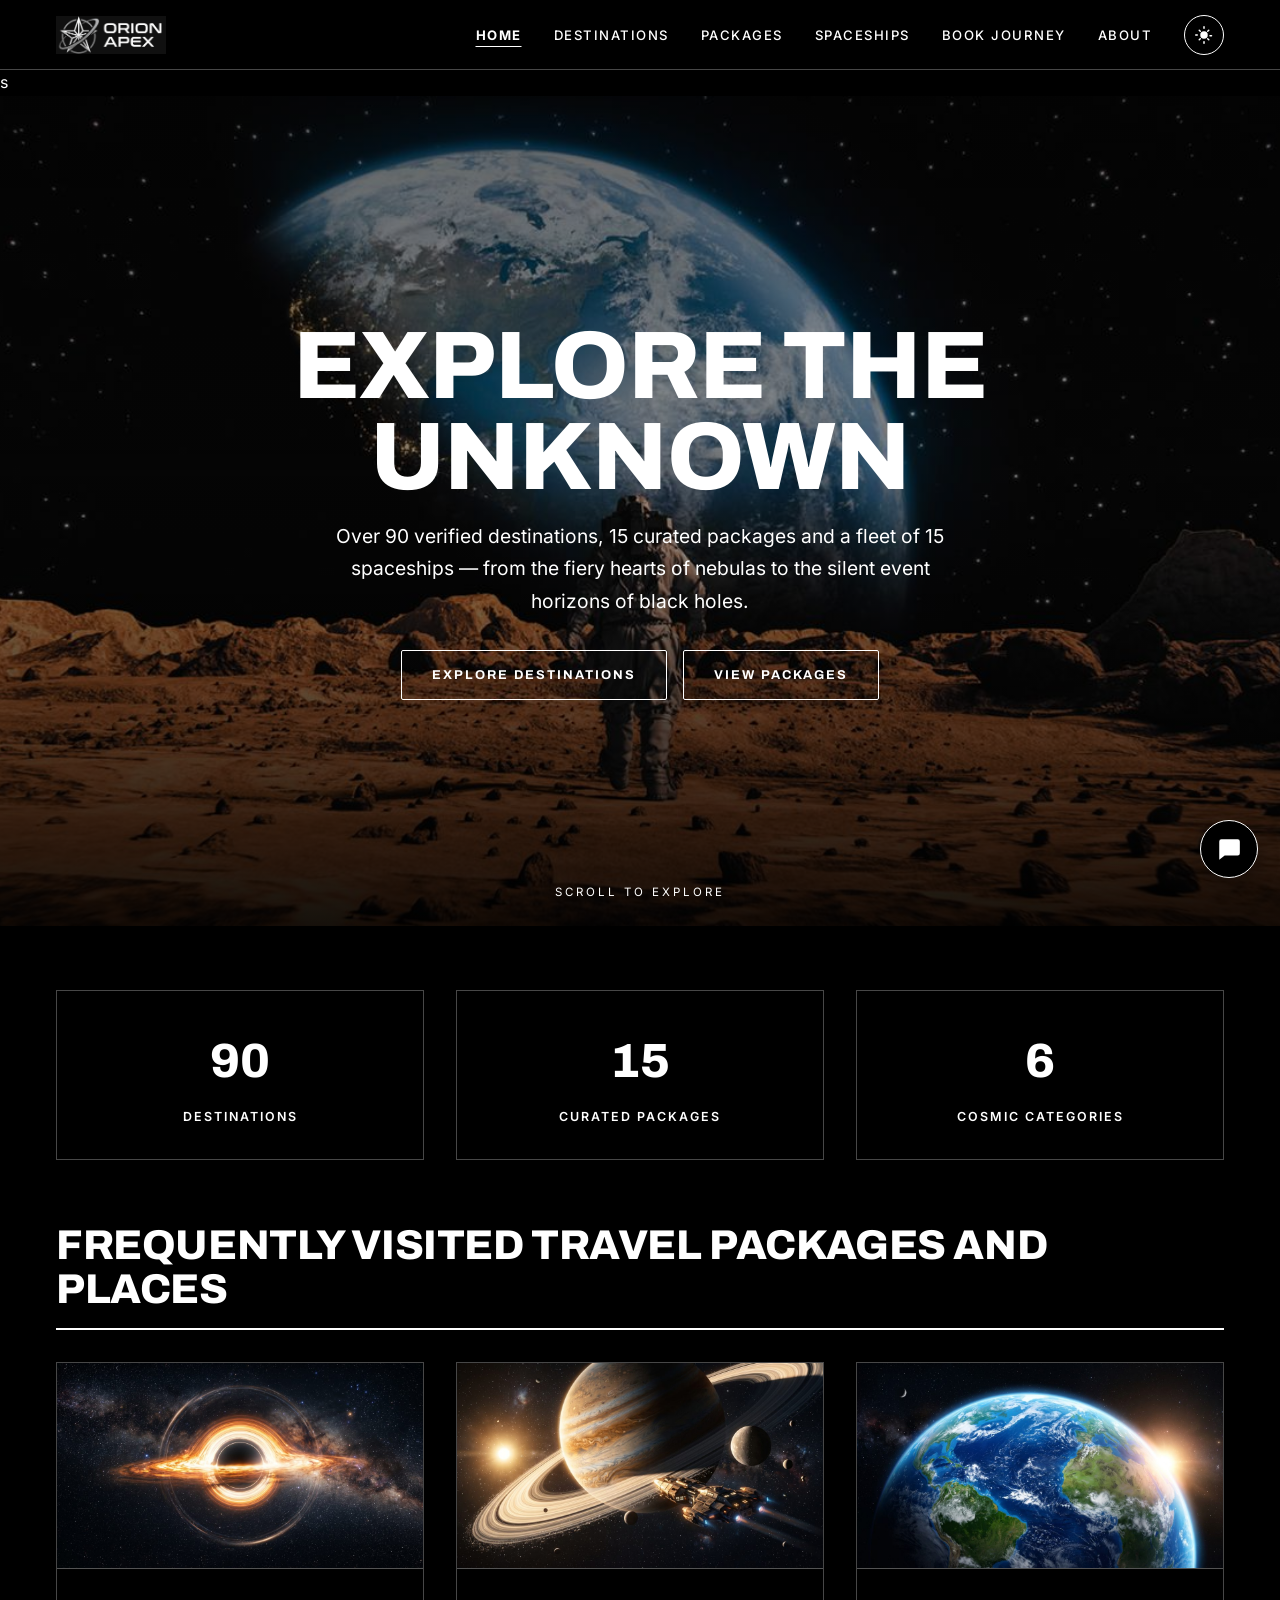
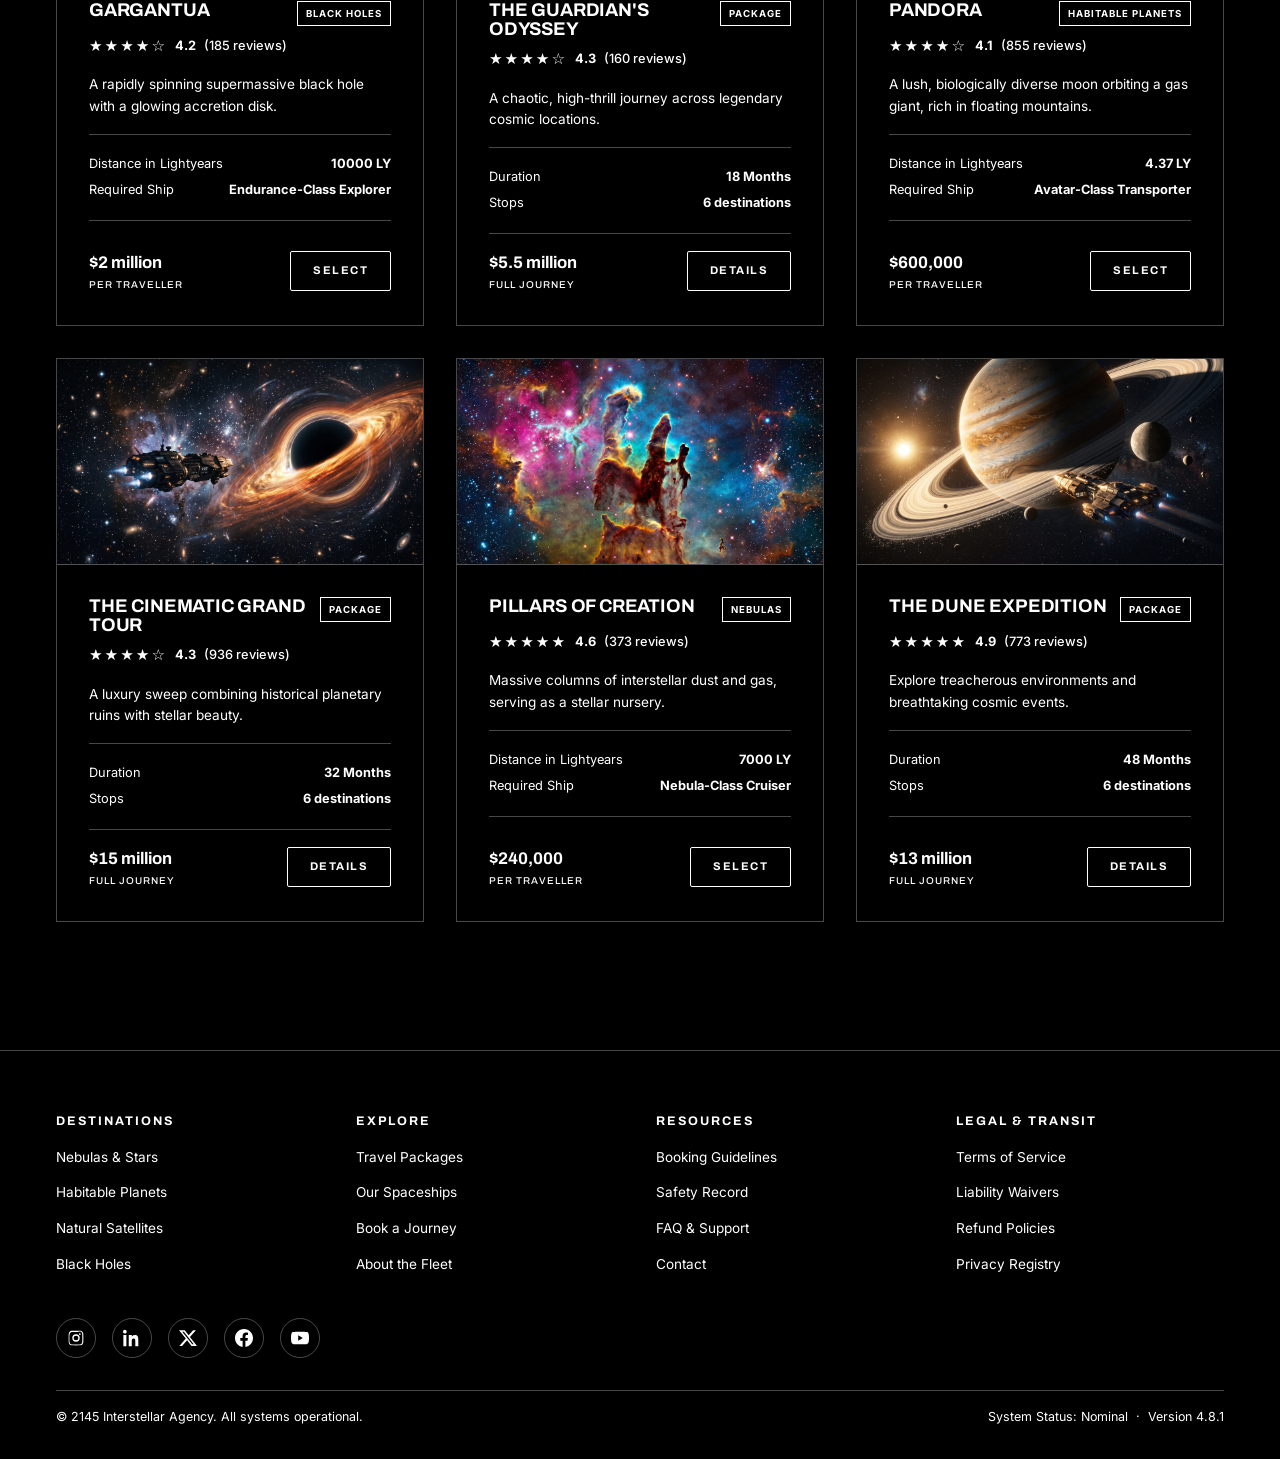
==== commit 0f5e5edc: "last push" ====
--- a/index.html
+++ b/index.html
@@ -1,4 +1,4 @@
-<!DOCTYPE html>
+s<!DOCTYPE html>
 <html lang="en">
 <head>
     <meta charset="UTF-8">
@@ -17,8 +17,11 @@
     <meta name="twitter:title" content="Interstellar Agency | Explore the Unknown">
     <meta name="twitter:description" content="Premium interstellar travel — 90 destinations, 15 packages and a fleet of 15 spaceships.">
     <meta name="description" content="Premium interstellar travel — 90 destinations, 15 packages and a fleet of 15 spaceships.">
-    <script>(function(){try{if(localStorage.getItem('theme')==='light')document.documentElement.classList.add('light');}catch(e){}})();</script>
-    <link rel="icon" type="image/x-icon" href="assets/favicon.ico">
+    <!-- Theme + reveal: apply saved theme before paint; reveal body after JS builds header (or after 2s safety). -->
+    <script>(function(){try{if(localStorage.getItem('theme')==='light')document.documentElement.classList.add('light');}catch(e){}setTimeout(function(){document.documentElement.classList.add('app-ready');},2000);})();</script>
+    <style>html:not(.app-ready) body{visibility:hidden}</style>
+    <noscript><style>html body{visibility:visible!important}</style></noscript>
+    <link rel="icon" type="image/png" href="assets/favicon.png">
     <link rel="stylesheet" href="css/global.css">
     <script type="application/ld+json">
     {"@context": "https://schema.org", "@type": "TravelAgency", "name": "Interstellar Agency", "description": "Premium interstellar travel agency offering guided journeys to 90 destinations across six cosmic categories aboard a fleet of 15 spaceships.", "url": "index.html", "logo": "assets/logo.png", "image": "assets/images/journey01.jpg", "areaServed": "The observable universe", "knowsAbout": ["interstellar travel", "exoplanets", "black holes", "nebulas", "natural satellites", "spaceships"]}
@@ -32,9 +35,10 @@
 
         <!-- HERO — full-screen background video (full colour) -->
         <section class="hero">
-            <video class="hero-video" autoplay muted loop playsinline poster="assets/example.jpg">
-                <source src="assets/Spaceflight.mp4" type="video/mp4">
-            </video>
+            <!-- preload="none": do not download the ~40MB video during first paint.
+                 JS (initHeroVideo) attaches the source after the page is ready. -->
+            <video class="hero-video" muted loop playsinline preload="none" poster="assets/example.jpg"
+                   data-src="assets/Spaceflight.mp4"></video>
             <div class="hero-overlay"></div>
             <div class="hero-content">
                 <h1 class="hero-title">Explore the Unknown</h1>
--- a/css/global.css
+++ b/css/global.css
@@ -11,6 +11,25 @@
 /* ---- Self-hosted variable fonts (work offline / from file://) ---- */
 @font-face{font-family:'Archivo';font-style:normal;font-weight:100 900;font-display:swap;src:url('../assets/fonts/Archivo.woff2') format('woff2');}
 @font-face{font-family:'Inter';font-style:normal;font-weight:100 900;font-display:swap;src:url('../assets/fonts/Inter.woff2') format('woff2');}
+
+/* No animated theme/hover transitions until the page is revealed — stops a flashy first paint. */
+html:not(.app-ready) * { transition: none !important; }
+
+/* Hide images until their bitmap has loaded — prevents alt-text / broken-icon flash */
+img.img-pending {
+    opacity: 0;
+    color: transparent;
+    font-size: 0;
+}
+img.img-ready {
+    opacity: 1;
+}
+.card-img,
+.detail-media,
+.stop-img,
+.nav-logo {
+    background: rgba(128, 128, 128, 0.12);
+}
 
 
 /* =========================================
